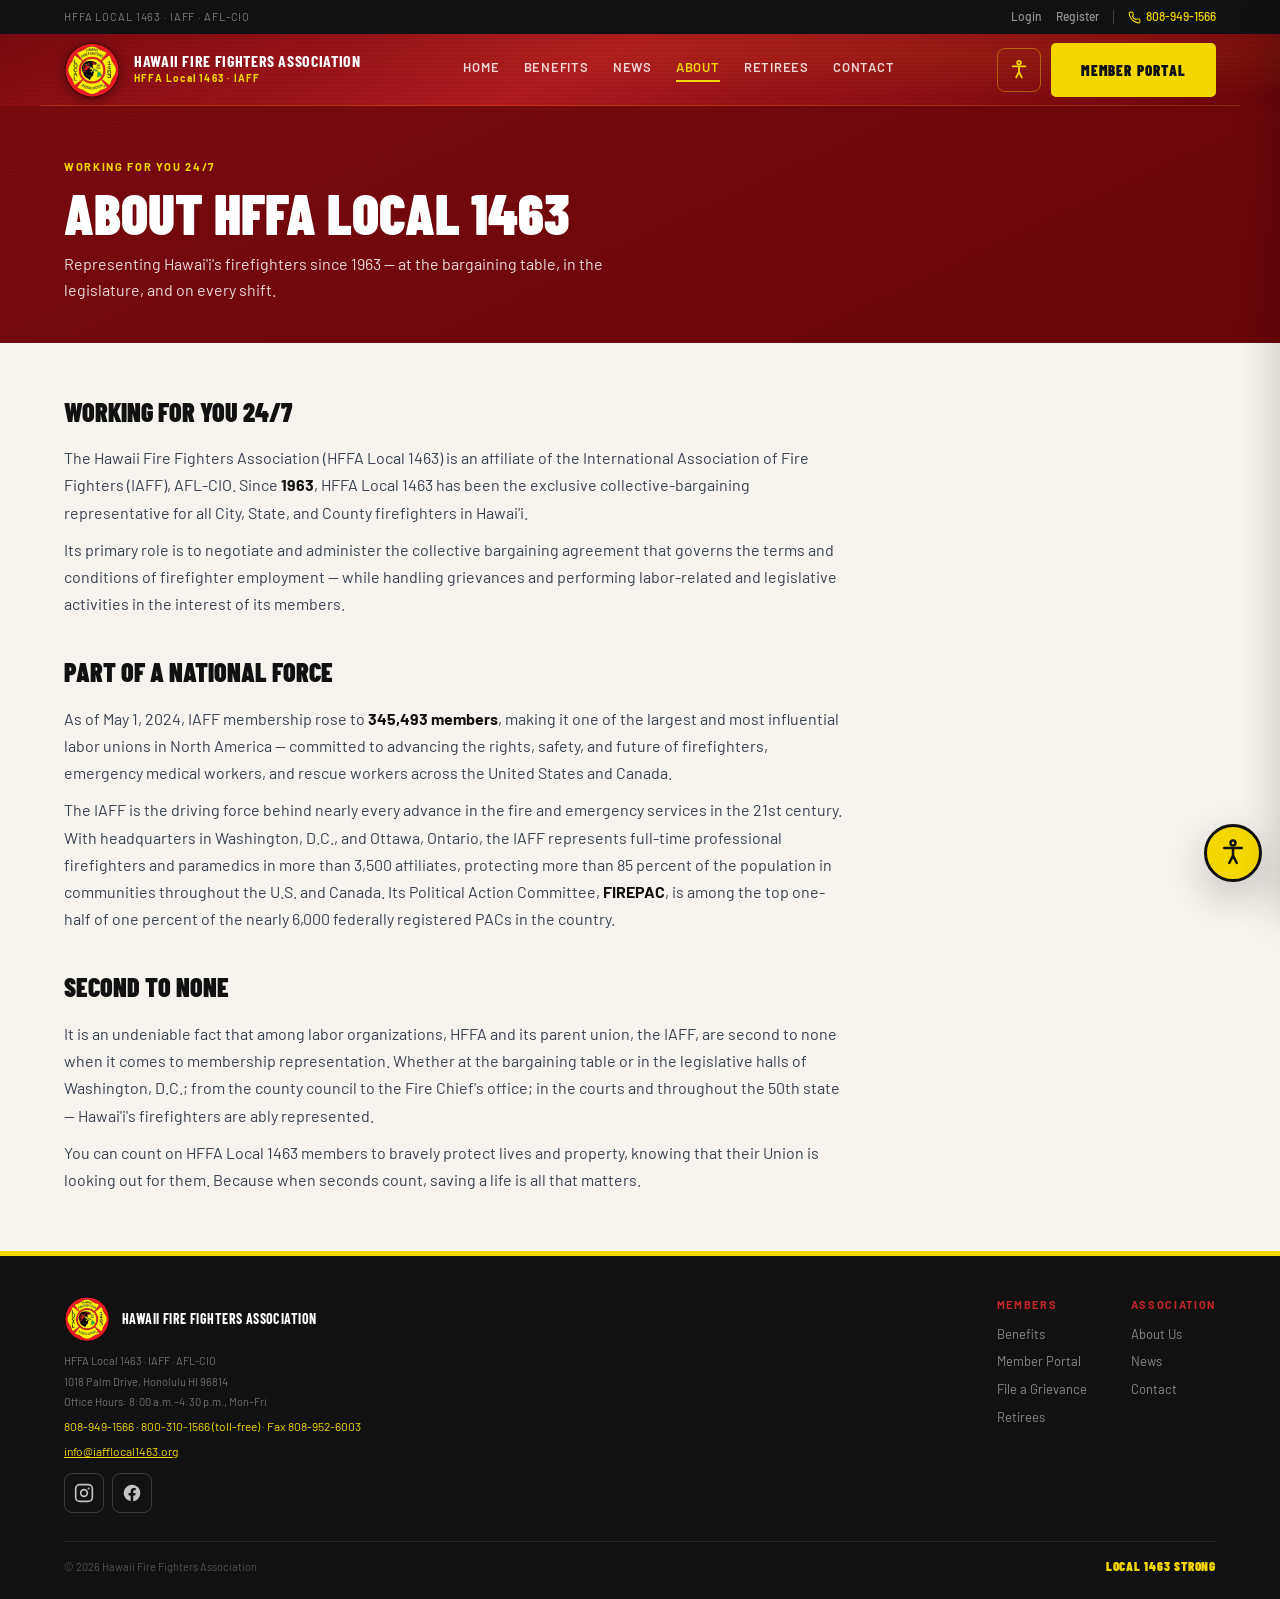
==== about.html @ b1be7e3f "Initial commit: HFFA Local 1463 site (6-page Netlify build)" ====
<!doctype html>
<html lang="en">
<head>
<meta charset="UTF-8" />
<meta name="viewport" content="width=device-width, initial-scale=1.0" />
<title>About — HFFA Local 1463</title>
<meta name="description" content="About HFFA Local 1463 — Hawai'i's exclusive firefighter bargaining representative since 1963, an IAFF/AFL-CIO affiliate." />
<meta name="theme-color" content="#7a0a0e" />
<link rel="preconnect" href="https://fonts.googleapis.com" />
<link rel="preconnect" href="https://fonts.gstatic.com" crossorigin />
<link href="https://fonts.googleapis.com/css2?family=Atkinson+Hyperlegible:ital,wght@0,400;0,700;1,400&family=Barlow+Condensed:wght@500;600;700;800;900&family=Barlow:wght@300;400;500;600;700&display=swap" rel="stylesheet" />
<link rel="stylesheet" href="styles.css" />
</head>
<body>
<a class="skip-link" href="#main">Skip to main content</a>
<svg width="0" height="0" style="position:absolute" aria-hidden="true" focusable="false"><defs><symbol id="i-phone" viewBox="0 0 24 24" fill="none" stroke="currentColor" stroke-width="2" stroke-linecap="round" stroke-linejoin="round"><path d="M22 16.9v3a2 2 0 0 1-2.2 2 19.8 19.8 0 0 1-8.6-3 19.5 19.5 0 0 1-6-6 19.8 19.8 0 0 1-3-8.6A2 2 0 0 1 4.1 2h3a2 2 0 0 1 2 1.7c.1.9.3 1.8.6 2.6a2 2 0 0 1-.5 2.1L8.1 9.9a16 16 0 0 0 6 6l1.5-1.1a2 2 0 0 1 2.1-.5c.8.3 1.7.5 2.6.6a2 2 0 0 1 1.7 2Z"/></symbol><symbol id="i-menu" viewBox="0 0 24 24" fill="none" stroke="currentColor" stroke-width="2.2" stroke-linecap="round"><path d="M4 6h16M4 12h16M4 18h16"/></symbol><symbol id="i-close" viewBox="0 0 24 24" fill="none" stroke="currentColor" stroke-width="2.2" stroke-linecap="round"><path d="M6 6l12 12M18 6 6 18"/></symbol><symbol id="i-a11y" viewBox="0 0 24 24" fill="none" stroke="currentColor" stroke-width="2" stroke-linecap="round" stroke-linejoin="round"><circle cx="12" cy="4" r="2"/><path d="M5 8h14M12 8v6m0 0-3 6m3-6 3 6"/></symbol><symbol id="i-fb" viewBox="0 0 24 24" fill="currentColor"><path d="M22 12a10 10 0 1 0-11.6 9.9v-7H7.9V12h2.5V9.8c0-2.5 1.5-3.9 3.8-3.9 1.1 0 2.2.2 2.2.2v2.5h-1.3c-1.2 0-1.6.8-1.6 1.6V12h2.8l-.4 2.9h-2.4v7A10 10 0 0 0 22 12Z"/></symbol><symbol id="i-ig" viewBox="0 0 24 24" fill="none" stroke="currentColor" stroke-width="2"><rect x="2" y="2" width="20" height="20" rx="5"/><circle cx="12" cy="12" r="4"/><circle cx="17.5" cy="6.5" r="1.2" fill="currentColor" stroke="none"/></symbol></defs></svg>
<div class="util"><div class="wrap"><span class="util-left">HFFA Local 1463 · IAFF · AFL-CIO</span><div class="util-right"><a href="contact.html#register" class="util-portal-only">Login</a><a href="contact.html#register" class="util-portal-only">Register</a><span class="util-div util-portal-only" aria-hidden="true"></span><a class="util-phone" href="tel:+18089491566"><svg aria-hidden="true"><use href="#i-phone"/></svg> 808-949-1566</a></div></div></div>
<header class="masthead-bar"><nav class="wrap topnav" aria-label="Primary"><a class="logo-link" href="index.html" aria-label="HFFA Local 1463 home"><img class="logo-badge" src="logo.png" alt="HFFA Local 1463 Maltese cross emblem" /><span class="logo-text"><strong>Hawaii Fire Fighters Association</strong><span>HFFA Local 1463 · IAFF</span></span></a><div class="nav-desktop"><a class="nav-link" href="index.html">Home</a><a class="nav-link" href="benefits.html">Benefits</a><a class="nav-link" href="news.html">News</a><a class="nav-link" href="about.html" aria-current="page">About</a><a class="nav-link" href="retirees.html">Retirees</a><a class="nav-link" href="contact.html">Contact</a></div><div class="nav-actions"><button type="button" class="icon-btn" id="a11yOpen" aria-label="Open accessibility settings" aria-haspopup="dialog"><svg aria-hidden="true"><use href="#i-a11y"/></svg></button><a class="btn btn-gold nav-desktop-cta" href="contact.html#register">Member Portal</a><button type="button" class="icon-btn nav-toggle" id="navToggle" aria-label="Open menu" aria-expanded="false" aria-controls="mobileNav"><svg aria-hidden="true"><use href="#i-menu"/></svg></button></div></nav></header>
<div class="mobile-overlay" id="mobileOverlay" hidden></div><nav class="mobile-nav" id="mobileNav" hidden aria-label="Mobile navigation"><div class="mn-head"><strong>HFFA 1463</strong><button type="button" class="icon-btn" id="navClose" aria-label="Close menu"><svg aria-hidden="true"><use href="#i-close"/></svg></button></div><a class="nav-link" href="index.html">Home</a><a class="nav-link" href="benefits.html">Benefits</a><a class="nav-link" href="news.html">News</a><a class="nav-link" href="about.html">About</a><a class="nav-link" href="retirees.html">Retirees</a><a class="nav-link" href="contact.html">Contact</a><a class="btn btn-gold" href="contact.html#register">Member Portal</a></nav>
<main id="main">
<section class="page-hero"><div class="wrap"><span class="label">Working For You 24/7</span><h1>About HFFA Local 1463</h1><p>Representing Hawai'i's firefighters since 1963 — at the bargaining table, in the legislature, and on every shift.</p></div></section>
<div class="wrap content"><div class="prose">
<h2>Working For You 24/7</h2>
<p>The Hawaii Fire Fighters Association (HFFA Local 1463) is an affiliate of the International Association of Fire Fighters (IAFF), AFL-CIO. Since <strong>1963</strong>, HFFA Local 1463 has been the exclusive collective-bargaining representative for all City, State, and County firefighters in Hawai'i.</p>
<p>Its primary role is to negotiate and administer the collective bargaining agreement that governs the terms and conditions of firefighter employment — while handling grievances and performing labor-related and legislative activities in the interest of its members.</p>

<h2>Part of a National Force</h2>
<p>As of May 1, 2024, IAFF membership rose to <strong>345,493 members</strong>, making it one of the largest and most influential labor unions in North America — committed to advancing the rights, safety, and future of firefighters, emergency medical workers, and rescue workers across the United States and Canada.</p>
<p>The IAFF is the driving force behind nearly every advance in the fire and emergency services in the 21st century. With headquarters in Washington, D.C., and Ottawa, Ontario, the IAFF represents full-time professional firefighters and paramedics in more than 3,500 affiliates, protecting more than 85 percent of the population in communities throughout the U.S. and Canada. Its Political Action Committee, <strong>FIREPAC</strong>, is among the top one-half of one percent of the nearly 6,000 federally registered PACs in the country.</p>

<h2>Second to None</h2>
<p>It is an undeniable fact that among labor organizations, HFFA and its parent union, the IAFF, are second to none when it comes to membership representation. Whether at the bargaining table or in the legislative halls of Washington, D.C.; from the county council to the Fire Chief's office; in the courts and throughout the 50th state — Hawai'i's firefighters are ably represented.</p>
<p>You can count on HFFA Local 1463 members to bravely protect lives and property, knowing that their Union is looking out for them. Because when seconds count, saving a life is all that matters.</p>
</div></div>
</main>
<footer id="footer"><div class="wrap"><div class="footer-top"><div class="footer-brand"><div class="logo-row"><img src="logo.png" alt="HFFA Local 1463" /><strong>Hawaii Fire Fighters Association</strong></div><div class="meta">HFFA Local 1463 · IAFF · AFL-CIO</div><div class="meta">1018 Palm Drive, Honolulu HI 96814</div><div class="meta">Office Hours: 8:00 a.m.–4:30 p.m., Mon–Fri</div><div class="phone">808-949-1566 · 800-310-1566 (toll-free) · Fax 808-952-6003</div><div class="phone"><a href="mailto:info@iafflocal1463.org" style="color:var(--gold)">info@iafflocal1463.org</a></div><div class="social-row" aria-label="HFFA on social media"><a href="https://www.instagram.com/hffa1463/" target="_blank" rel="noopener" aria-label="HFFA on Instagram"><svg aria-hidden="true"><use href="#i-ig"/></svg></a><a href="https://www.facebook.com/HFFA1463" target="_blank" rel="noopener" aria-label="HFFA on Facebook"><svg aria-hidden="true"><use href="#i-fb"/></svg></a></div></div><div class="footer-cols"><div class="footer-col"><span class="label">Members</span><a href="benefits.html">Benefits</a><a href="contact.html#register">Member Portal</a><a href="contact.html">File a Grievance</a><a href="retirees.html">Retirees</a></div><div class="footer-col"><span class="label">Association</span><a href="about.html">About Us</a><a href="news.html">News</a><a href="contact.html">Contact</a></div></div></div><div class="footer-bottom"><span class="copy">© <span id="yr">2026</span> Hawaii Fire Fighters Association</span><span class="strong-tag">Local 1463 Strong</span></div></div></footer>

<button type="button" class="a11y-fab" id="a11yFab" aria-label="Open accessibility settings" aria-haspopup="dialog" aria-controls="a11yPanel"><svg aria-hidden="true"><use href="#i-a11y"/></svg></button>
<div class="a11y-overlay" id="a11yOverlay"></div>
<div class="a11y-panel" id="a11yPanel" role="dialog" aria-modal="true" aria-labelledby="a11yTitle" hidden>
  <div class="a11y-header">
    <h2 id="a11yTitle"><svg aria-hidden="true"><use href="#i-a11y"/></svg> Accessibility</h2>
    <button type="button" class="a11y-close" id="a11yClose" aria-label="Close accessibility settings"><svg aria-hidden="true"><use href="#i-close"/></svg></button>
  </div>
  <div class="a11y-body">
    <div class="a11y-group">
      <h3>Text Size</h3>
      <div class="seg" role="group" aria-label="Text size">
        <button type="button" class="s1 textsize" data-size="100" aria-pressed="true">A</button>
        <button type="button" class="s2 textsize" data-size="112" aria-pressed="false">A</button>
        <button type="button" class="s3 textsize" data-size="125" aria-pressed="false">A</button>
        <button type="button" class="s4 textsize" data-size="140" aria-pressed="false">A</button>
      </div>
    </div>
    <div class="a11y-group">
      <h3>Display &amp; Reading</h3>
      <div class="toggle-row"><span class="toggle-label"><b>High contrast</b><span>Maximum contrast colors</span></span>
        <label class="switch"><input type="checkbox" id="tHc" aria-label="High contrast mode"><span class="track" aria-hidden="true"></span><span class="thumb" aria-hidden="true"></span></label></div>
      <div class="toggle-row"><span class="toggle-label"><b>Readable font</b><span>Atkinson Hyperlegible + spacing</span></span>
        <label class="switch"><input type="checkbox" id="tReadable" aria-label="Readable font"><span class="track" aria-hidden="true"></span><span class="thumb" aria-hidden="true"></span></label></div>
      <div class="toggle-row"><span class="toggle-label"><b>Reduce motion</b><span>Pause animations &amp; transitions</span></span>
        <label class="switch"><input type="checkbox" id="tMotion" aria-label="Reduce motion"><span class="track" aria-hidden="true"></span><span class="thumb" aria-hidden="true"></span></label></div>
      <div class="toggle-row"><span class="toggle-label"><b>Underline links</b><span>Underline every hyperlink</span></span>
        <label class="switch"><input type="checkbox" id="tUnderline" aria-label="Underline links"><span class="track" aria-hidden="true"></span><span class="thumb" aria-hidden="true"></span></label></div>
    </div>
  </div>
  <div class="a11y-footer">
    <button type="button" class="a11y-reset" id="a11yReset">Reset all</button>
    <button type="button" class="a11y-done" id="a11yDone">Done</button>
  </div>
</div>
<div aria-live="polite" aria-atomic="true" class="sr-only" id="liveRegion"></div>
<script src="site.js" defer></script>
</body>
</html>
---- styles.css ----
/* ============================================================
   HFFA LOCAL 1463 — Crimson / Gold design system (shared)
============================================================ */
:root {
  --hero1:#7a0a0e; --hero2:#b01a20; --hero3:#6a0508;
  --card1:#8b0d10; --card2:#620508;
  --gold:#F5D700; --gold-hi:#FFE630; --gold-deep:#b8a000;
  --red:#C5252C; --red-lite:#e84040;
  --dark:#111; --parchment:#f7f4ef; --line:#e5e0d8;
  --ink:#374151; --ink-soft:#6b7280; --ink-mute:#9ca3af;
  --font-head:"Barlow Condensed","Arial Narrow",sans-serif;
  --font-body:"Barlow",system-ui,sans-serif;
  --maxw:1200px; --speed:200ms; --focus:#0a66ff;
  --shadow-sm:0 2px 10px rgba(0,0,0,.08);
  --shadow-md:0 8px 24px rgba(0,0,0,.12);
  --shadow-lg:0 14px 40px rgba(0,0,0,.22);
}
/* --- accessibility overrides --- */
html.hc {
  --hero1:#000; --hero2:#000; --hero3:#000; --card1:#000; --card2:#000;
  --gold:#ffe600; --red:#ff2020; --dark:#000; --parchment:#fff;
  --line:#000; --ink:#000; --ink-soft:#000; --ink-mute:#000;
  --shadow-sm:none; --shadow-md:none; --shadow-lg:none;
}
html.hc *, html.hc *::before, html.hc *::after { border-color:currentColor !important; }
html.readable, html.readable body { --font-head:"Atkinson Hyperlegible",sans-serif; --font-body:"Atkinson Hyperlegible",sans-serif; letter-spacing:.01em; line-height:1.85; }
html.reduce *, html.reduce *::before, html.reduce *::after { animation-duration:.001ms !important; transition-duration:.001ms !important; scroll-behavior:auto !important; }
@media (prefers-reduced-motion: reduce) { *, *::before, *::after { animation-duration:.001ms !important; transition-duration:.001ms !important; } }
html.underline a:not(.btn):not(.logo-link):not(.no-ul) { text-decoration:underline; text-underline-offset:3px; }

*, *::before, *::after { box-sizing:border-box; margin:0; padding:0; }
html { scroll-behavior:smooth; -webkit-text-size-adjust:100%; }
body { font-family:var(--font-body); background:var(--parchment); color:var(--dark); line-height:1.6; -webkit-font-smoothing:antialiased; font-size:16px; }
img,svg { max-width:100%; display:block; }
a { color:inherit; }

.hl    { font-family:var(--font-head); font-weight:900; text-transform:uppercase; letter-spacing:.02em; line-height:1; }
.hl-sm { font-family:var(--font-head); font-weight:700; text-transform:uppercase; letter-spacing:.04em; line-height:1.1; }
.label { font-family:var(--font-body); font-weight:700; font-size:11px; letter-spacing:.15em; text-transform:uppercase; color:var(--red); }
.red-bar { height:3px; width:48px; background:linear-gradient(90deg,var(--red),var(--red-lite)); margin-bottom:9px; border-radius:2px; }

/* a11y primitives */
.sr-only { position:absolute;width:1px;height:1px;padding:0;margin:-1px;overflow:hidden;clip:rect(0 0 0 0);white-space:nowrap;border:0; }
.skip-link { position:fixed;top:-120px;left:16px;z-index:2000;background:var(--gold);color:var(--dark);font-family:var(--font-head);font-weight:800;font-size:1.05rem;text-transform:uppercase;letter-spacing:.05em;padding:14px 22px;border-radius:0 0 12px 12px;box-shadow:var(--shadow-md);transition:top var(--speed) ease; }
.skip-link:focus { top:0; }
:where(a,button,input,select,textarea,[tabindex]):focus-visible { outline:3px solid var(--focus); outline-offset:3px; border-radius:4px; }
.wrap { max-width:var(--maxw); margin-inline:auto; padding-inline:24px; }

/* Buttons */
.btn { display:inline-flex;align-items:center;justify-content:center;gap:.5em;cursor:pointer;text-decoration:none;font-family:var(--font-head);text-transform:uppercase;border:2px solid transparent;transition:all var(--speed) ease; }
.btn-gold { background:var(--gold);color:var(--dark);border-color:var(--gold);padding:13px 28px;border-radius:5px;font-weight:900;font-size:15px;letter-spacing:.08em; }
.btn-gold:hover { background:var(--gold-hi);border-color:var(--gold-hi);transform:translateY(-1px);box-shadow:0 4px 16px rgba(245,215,0,.35); }
.btn-ghost { background:transparent;color:var(--gold);border:2px solid rgba(245,215,0,.55);padding:12px 26px;border-radius:5px;font-weight:700;font-size:15px;letter-spacing:.06em; }
.btn-ghost:hover { border-color:var(--gold);background:rgba(245,215,0,.12); }
.btn-outline-dark { background:transparent;border:1.5px solid var(--red);color:var(--red);padding:9px 17px;border-radius:5px;font-weight:700;font-size:12px;letter-spacing:.06em; }
.btn-outline-dark:hover { background:var(--red);color:#fff; }
.btn-red { background:var(--red);color:#fff;border-color:var(--red);padding:13px 28px;border-radius:5px;font-weight:900;font-size:15px;letter-spacing:.06em; }
.btn-red:hover { background:#8b0d10;border-color:#8b0d10; }
.btn svg { width:1.1em;height:1.1em;flex:none; }

/* Utility bar */
.util { background:var(--dark);color:rgba(255,255,255,.55); }
.util .wrap { display:flex;align-items:center;justify-content:space-between;gap:12px;min-height:34px;flex-wrap:wrap; }
.util-left { font-size:11px;letter-spacing:.08em;text-transform:uppercase;color:rgba(255,255,255,.45); }
.util-right { display:flex;align-items:center;gap:14px; }
.util-right a { color:rgba(255,255,255,.55);text-decoration:none;font-size:12px;font-weight:500; }
.util-right a:hover { color:var(--gold); }
.util-div { width:1px;height:14px;background:rgba(255,255,255,.2); }
.util-phone { color:var(--gold)!important;font-weight:600;display:inline-flex;align-items:center;gap:.4em; }
.util-phone svg { width:13px;height:13px; }

/* Header / hero — .masthead (home hero band) + .masthead-bar (nav strip on every page) */
.masthead, .masthead-bar { position:relative;overflow:hidden;background:linear-gradient(155deg,var(--hero1) 0%,var(--hero2) 45%,var(--hero3) 100%); isolation:isolate; }
.masthead::before, .masthead-bar::before { content:"";position:absolute;inset:0;background:radial-gradient(ellipse at 80% 30%,rgba(245,215,0,.06) 0%,transparent 55%);pointer-events:none;z-index:0; }
.masthead::after, .masthead-bar::after { content:"";position:absolute;inset:0;background-image:repeating-linear-gradient(0deg,transparent,transparent 2px,rgba(0,0,0,.04) 2px,rgba(0,0,0,.04) 4px);pointer-events:none;z-index:0; }
.masthead > *, .masthead-bar > * { position:relative;z-index:1; }

.topnav { display:flex;align-items:center;justify-content:space-between;gap:16px;min-height:72px;border-bottom:1px solid rgba(245,215,0,.16); }
.logo-link { display:inline-flex;align-items:center;gap:14px;text-decoration:none; }
.logo-badge { width:56px;height:56px;flex:none;object-fit:contain;filter:drop-shadow(0 2px 6px rgba(0,0,0,.45)); }
.logo-text strong { display:block;font-family:var(--font-head);font-weight:700;text-transform:uppercase;letter-spacing:.04em;font-size:16px;color:#fff;line-height:1.05; }
.logo-text span { display:block;font-size:10px;color:var(--gold);font-weight:700;letter-spacing:.12em; }
.nav-desktop { display:flex;gap:24px;align-items:center; }
.nav-link { color:rgba(255,255,255,.82);font-family:var(--font-body);font-weight:600;font-size:13px;letter-spacing:.06em;text-transform:uppercase;text-decoration:none;padding-bottom:3px;border-bottom:2px solid transparent;transition:all var(--speed) ease; }
.nav-link:hover, .nav-link[aria-current="page"] { color:var(--gold);border-bottom-color:var(--gold); }
.nav-actions { display:flex;align-items:center;gap:10px; }
.nav-desktop-cta { }
.icon-btn { width:44px;height:44px;border-radius:8px;border:1.5px solid rgba(245,215,0,.4);background:transparent;color:var(--gold);display:grid;place-items:center;cursor:pointer;transition:all var(--speed) ease; }
.icon-btn:hover { background:rgba(245,215,0,.12);border-color:var(--gold); }
.icon-btn svg { width:22px;height:22px; }
.nav-toggle { display:none; }

.hero { display:flex;align-items:center;gap:48px;padding:58px 0 50px; }
.hero-main { flex:1;min-width:0; }
.hero .label { color:var(--gold);margin-bottom:14px;display:block; }
.hero h1 { font-family:var(--font-head);font-weight:900;text-transform:uppercase;letter-spacing:.01em;font-size:clamp(46px,5.5vw,72px);color:#fff;line-height:.92;margin-bottom:20px; }
.hero h1 .gold { color:var(--gold);display:block; }
.hero-lead { font-size:16px;color:rgba(255,255,255,.82);max-width:490px;margin-bottom:32px;line-height:1.65;font-weight:300; }
.hero-cta { display:flex;gap:12px;flex-wrap:wrap; }
.hero-logo-wrap { flex:none; }
.hero-logo { width:clamp(190px,20vw,230px);height:clamp(190px,20vw,230px);object-fit:contain;filter:drop-shadow(0 10px 26px rgba(0,0,0,.5)); }

.quicklinks { border-top:1px solid rgba(245,215,0,.16);background:rgba(0,0,0,.25); }
.quicklinks .wrap { display:flex;gap:10px;flex-wrap:wrap;padding-block:14px; }
.quick-btn { display:inline-flex;align-items:center;gap:.5em;background:rgba(245,215,0,.1);border:1px solid rgba(245,215,0,.4);color:rgba(255,255,255,.92);padding:9px 18px;border-radius:5px;font-family:var(--font-body);font-weight:600;font-size:13px;letter-spacing:.04em;text-decoration:none;cursor:pointer;white-space:nowrap;transition:all var(--speed) ease; }
.quick-btn:hover { background:rgba(245,215,0,.22);border-color:var(--gold);color:var(--gold); }
.emoji { font-style:normal; }

/* Main two-col */
.content { padding-block:48px; }
.two-col { display:flex;gap:32px;align-items:flex-start; }
.feed { flex:1 1 0;min-width:0; }
.sidebar { flex:0 0 318px; }

.feed-head { display:flex;justify-content:space-between;align-items:flex-end;margin-bottom:20px;gap:16px;flex-wrap:wrap; }
.feed-head h2, .sidebar-head h2 { font-size:28px;color:var(--dark); }
.feed-head .label, .sidebar-head .label { margin-bottom:4px;display:block; }
.sidebar-head { margin-bottom:20px; }

/* filter pills */
.filters { display:flex;gap:7px;margin-bottom:18px;flex-wrap:wrap; }
.filter-btn { padding:6px 15px;border-radius:20px;border:1.5px solid #d5d0c8;background:transparent;color:#6b6b6b;font-family:var(--font-body);font-size:11px;font-weight:700;letter-spacing:.06em;text-transform:uppercase;cursor:pointer;transition:all var(--speed) ease; }
.filter-btn:hover { border-color:var(--red);color:var(--red); }
.filter-btn[aria-pressed="true"] { background:var(--red);border-color:var(--red);color:#fff; }

/* posts */
.post-grid { display:grid;grid-template-columns:repeat(2,1fr);gap:14px; }
.post-card { border:1px solid var(--line);border-radius:10px;overflow:hidden;background:#fff;text-decoration:none;color:inherit;display:flex;flex-direction:column;transition:transform var(--speed) ease,box-shadow var(--speed) ease; }
.post-card:hover { transform:translateY(-3px);box-shadow:var(--shadow-md); }
.post-card.feat { grid-column:span 2; }
.post-visual { height:150px;display:flex;flex-direction:column;justify-content:space-between;padding:14px; }
.post-card.feat .post-visual { height:200px; }
.post-visual-top { display:flex;justify-content:space-between;align-items:flex-start; }
.post-tag { color:#fff;padding:3px 9px;border-radius:4px;font-family:var(--font-body);font-size:10px;font-weight:700;letter-spacing:.07em;text-transform:uppercase; }
.post-plat { background:rgba(255,255,255,.14);color:#fff;padding:2px 8px;border-radius:4px;font-size:10px;font-weight:700;display:inline-flex;gap:.3em;align-items:center; }
.post-emoji { font-size:28px;line-height:1; }
.post-card.feat .post-emoji { font-size:34px; }
.post-body { padding:14px; }
.post-text { font-size:12.5px;color:var(--ink);line-height:1.58;margin-bottom:10px; }
.post-meta { display:flex;justify-content:space-between;align-items:center; }
.post-time { font-size:11px;color:var(--ink-mute); }
.post-stats { font-size:11px;color:var(--ink-soft);font-weight:500; }
.feed-more { margin-top:16px;width:100%;background:transparent;border:1.5px solid #d5d0c8;color:var(--ink);padding:11px;border-radius:7px;font-family:var(--font-head);font-weight:700;font-size:13px;letter-spacing:.07em;text-transform:uppercase;cursor:pointer;transition:all var(--speed) ease; }
.feed-more:hover { border-color:var(--red);color:var(--red); }

/* sidebar cards */
.notice-card { background:#fff;border-radius:10px;padding:18px;border-left:4px solid var(--gold);margin-bottom:14px;box-shadow:var(--shadow-sm); }
.notice-card h3 { font-family:var(--font-head);font-weight:700;font-size:13px;letter-spacing:.04em;text-transform:uppercase;color:var(--dark);margin-bottom:10px;display:flex;align-items:center;gap:.5em; }
.contract-card { border-radius:10px;padding:18px;margin-bottom:14px;background:linear-gradient(135deg,var(--card1) 0%,var(--card2) 100%);box-shadow:var(--shadow-sm); }
.contract-card h3 { font-family:var(--font-head);font-weight:700;font-size:13px;letter-spacing:.04em;text-transform:uppercase;color:var(--gold);margin-bottom:8px;display:flex;align-items:center;gap:.5em; }
.contract-card p { font-size:12px;color:rgba(255,255,255,.78);line-height:1.62;margin-bottom:14px; }
.contract-card .btn-gold { width:100%;padding:10px;font-size:12px;letter-spacing:.06em; }
.mem-item { font-size:12px;color:#4b5563;margin-bottom:7px;line-height:1.5;padding-left:9px;border-left:2px solid #f0ebe2; }
.card-link { font-size:12px;color:var(--red);font-weight:600;text-decoration:none;display:inline-block;margin-top:8px; }
.card-link:hover { text-decoration:underline; }
.event { margin-bottom:12px; }
.event:last-child { margin-bottom:0; }
.event-date { font-size:10px;font-weight:700;color:var(--red);letter-spacing:.08em;text-transform:uppercase; }
.event-name { font-size:13px;color:var(--dark);font-weight:500; }
.event-loc { font-size:11px;color:var(--ink-soft); }
.cancer-card { background:#fff8e6;border:1px solid #eed870;border-radius:10px;padding:16px; }
.cancer-card h3 { font-family:var(--font-head);font-weight:700;font-size:12px;letter-spacing:.04em;text-transform:uppercase;color:#7c4a00;margin-bottom:6px;display:flex;align-items:center;gap:.5em; }
.cancer-card p { font-size:12px;color:#7c4a00;line-height:1.55;margin-bottom:8px; }
.cancer-card a { font-size:11px;color:#b45309;font-weight:600;text-decoration:none; }
.cancer-card a:hover { text-decoration:underline; }

/* stats strip */
.stats { display:grid;grid-template-columns:repeat(4,1fr);background:linear-gradient(135deg,var(--card1) 0%,var(--hero3) 100%);border:1px solid rgba(245,215,0,.2);border-radius:12px;margin:48px 0;overflow:hidden; }
.stat { padding:28px 20px;text-align:center;border-right:1px solid rgba(245,215,0,.12); }
.stat:last-child { border-right:0; }
.stat-num { font-family:var(--font-head);font-weight:900;font-size:44px;color:var(--gold);line-height:1; }
.stat-label { font-size:11px;color:rgba(255,255,255,.6);font-weight:500;letter-spacing:.07em;text-transform:uppercase;margin-top:6px; }

/* resources */
.res-head { text-align:center;margin-bottom:30px; }
.res-head .label { display:block;margin-bottom:6px; }
.res-head h2 { font-size:32px;color:var(--dark); }
.res-grid { display:grid;grid-template-columns:repeat(3,1fr);gap:18px; }
.res-card { background:#fff;border:1px solid var(--line);border-radius:12px;padding:28px 22px;text-decoration:none;color:inherit;cursor:pointer;transition:all var(--speed) ease;display:block; }
.res-card:hover { border-color:var(--red);box-shadow:var(--shadow-md);transform:translateY(-2px); }
.res-ico { font-size:28px;margin-bottom:12px; }
.res-card h3 { font-family:var(--font-head);font-weight:700;font-size:16px;letter-spacing:.04em;text-transform:uppercase;color:var(--dark);margin-bottom:8px; }
.res-card p { font-size:13px;color:var(--ink-soft);line-height:1.65;margin-bottom:16px; }

/* ===== Live social embeds (home) ===== */
.social-embeds { display:grid; grid-template-columns:1fr 1fr; gap:16px; }
.social-col { min-width:0; }
.social-col-h { font-family:var(--font-head); font-weight:700; text-transform:uppercase; font-size:14px; letter-spacing:.05em; color:var(--red); margin-bottom:10px; }
.ig-embed { min-width:0; }
.fb-page { border:1px solid var(--line); border-radius:10px; overflow:hidden; background:#fff; min-height:200px; max-width:100%; }
.fb-page span, .fb-page iframe { max-width:100% !important; }
.social-fallback { display:flex; flex-direction:column; gap:3px; background:#fff; border:1px solid var(--line); border-left:4px solid var(--gold); border-radius:10px; padding:18px; text-decoration:none; color:var(--ink); box-shadow:var(--shadow-sm); transition:border-color var(--speed) ease, box-shadow var(--speed) ease, transform var(--speed) ease; }
.social-fallback:hover { border-color:var(--red); box-shadow:var(--shadow-md); transform:translateY(-2px); }
.social-fallback .emoji { font-size:26px; line-height:1.1; }
.social-fallback b { font-family:var(--font-head); text-transform:uppercase; color:var(--dark); font-size:16px; letter-spacing:.02em; }
.social-fallback span:last-child { font-size:13px; color:var(--red); font-weight:600; }

/* footer social icons */
.social-row { display:flex; gap:8px; margin-top:12px; }
.social-row a { width:40px; height:40px; border-radius:8px; border:1px solid rgba(255,255,255,.18); display:grid; place-items:center; color:rgba(255,255,255,.75); transition:border-color var(--speed) ease, color var(--speed) ease; }
.social-row a:hover { border-color:var(--gold); color:var(--gold); }
.social-row a svg { width:20px; height:20px; }

/* About teaser band */
.about-band { background:linear-gradient(135deg,var(--card1),var(--card2)); border-radius:12px; padding:36px; margin:0 0 8px; color:#fff; display:flex; gap:28px; align-items:center; flex-wrap:wrap; }
.about-band .about-copy { flex:1 1 360px; }
.about-band h2 { font-family:var(--font-head); font-weight:900; text-transform:uppercase; font-size:28px; color:#fff; margin-bottom:10px; }
.about-band p { color:rgba(255,255,255,.82); font-size:15px; line-height:1.7; max-width:60ch; }

/* footer */
footer { background:var(--dark);color:rgba(255,255,255,.6);padding:40px 0 22px;border-top:5px solid var(--gold); }
.footer-top { display:flex;justify-content:space-between;flex-wrap:wrap;gap:28px;margin-bottom:28px; }
.footer-brand .logo-row { display:flex;align-items:center;gap:12px;margin-bottom:10px; }
.footer-brand .logo-row img { width:46px;height:46px;object-fit:contain; }
.footer-brand .logo-row strong { font-family:var(--font-head);font-weight:700;font-size:14px;color:#fff;text-transform:uppercase;letter-spacing:.03em;line-height:1.2; }
.footer-brand .meta { font-size:11px;color:rgba(255,255,255,.4);margin-bottom:3px; }
.footer-brand .phone { font-size:12px;color:var(--gold);margin-top:6px; }
.footer-cols { display:flex;gap:44px;flex-wrap:wrap; }
.footer-col .label { display:block;margin-bottom:10px;color:var(--red); }
.footer-col a { display:block;font-size:13px;color:rgba(255,255,255,.5);text-decoration:none;margin-bottom:7px;transition:color var(--speed) ease; }
.footer-col a:hover { color:var(--gold); }
.footer-bottom { border-top:1px solid rgba(255,255,255,.08);padding-top:14px;display:flex;justify-content:space-between;align-items:center;gap:12px;flex-wrap:wrap; }
.footer-bottom .copy { font-size:11px;color:rgba(255,255,255,.28); }
.footer-bottom .strong-tag { font-family:var(--font-head);font-weight:900;font-size:13px;color:var(--gold);letter-spacing:.06em;text-transform:uppercase; }

/* ===== Sub-page hero ===== */
.page-hero { background:linear-gradient(155deg,var(--hero1),var(--hero3)); color:#fff; padding:46px 0 40px; position:relative; overflow:hidden; isolation:isolate; }
.page-hero::after { content:"";position:absolute;inset:0;background-image:repeating-linear-gradient(0deg,transparent,transparent 2px,rgba(0,0,0,.04) 2px,rgba(0,0,0,.04) 4px);pointer-events:none;z-index:0; }
.page-hero .wrap { position:relative; z-index:1; }
.page-hero .label { color:var(--gold); }
.page-hero h1 { font-family:var(--font-head); font-weight:900; text-transform:uppercase; font-size:clamp(34px,5vw,56px); line-height:.96; margin-top:8px; color:#fff; }
.page-hero p { color:rgba(255,255,255,.85); max-width:62ch; margin-top:12px; font-size:16px; }

/* ===== Prose / content ===== */
.prose { max-width:780px; }
.prose h2 { font-family:var(--font-head); font-weight:900; text-transform:uppercase; color:var(--dark); font-size:26px; margin:34px 0 12px; }
.prose h2:first-child { margin-top:0; }
.prose h3 { font-family:var(--font-head); font-weight:700; text-transform:uppercase; color:var(--red); font-size:18px; margin:24px 0 8px; letter-spacing:.03em; }
.prose p { color:var(--ink); margin:10px 0; line-height:1.7; }
.prose ul { margin:10px 0 10px 22px; color:var(--ink); line-height:1.7; }
.prose li { margin:5px 0; }
.prose a { color:var(--red); font-weight:600; }
.prose a:hover { text-decoration:underline; }
.prose strong { color:var(--dark); }

/* card grid for content sections */
.info-grid { display:grid; grid-template-columns:repeat(auto-fit,minmax(250px,1fr)); gap:18px; margin:20px 0; }
.info-card { background:#fff; border:1px solid var(--line); border-left:4px solid var(--gold); border-radius:10px; padding:20px; box-shadow:var(--shadow-sm); }
.info-card h3 { font-family:var(--font-head); font-weight:700; text-transform:uppercase; color:var(--dark); font-size:16px; margin:0 0 8px; }
.info-card p { font-size:14px; color:var(--ink-soft); line-height:1.6; }

/* callouts */
.callout { border-radius:10px; padding:18px 20px; margin:18px 0; }
.callout h3 { font-family:var(--font-head); font-weight:800; text-transform:uppercase; font-size:16px; margin-bottom:6px; letter-spacing:.03em; }
.callout p { margin:6px 0; line-height:1.6; font-size:14px; }
.callout-gold { background:#fff8e6; border:1px solid #eed870; color:#7c4a00; }
.callout-gold a { color:#b45309; font-weight:600; }
.callout-red { background:linear-gradient(135deg,var(--card1),var(--card2)); color:#fff; }
.callout-red h3 { color:var(--gold); }
.callout-red p { color:rgba(255,255,255,.85); }
.callout-red a { color:var(--gold); font-weight:600; }
.disclaimer { font-size:12px; color:var(--ink-mute); margin-top:18px; font-style:italic; }

/* ===== Notices (home) ===== */
.notice-list { display:grid; gap:12px; margin:0 0 8px; }
.notice { display:flex; gap:12px; align-items:flex-start; background:#fff; border:1px solid var(--line); border-left:4px solid var(--red); border-radius:10px; padding:14px 16px; box-shadow:var(--shadow-sm); }
.notice .emoji { font-size:20px; line-height:1.2; }
.notice b { display:block; font-family:var(--font-head); text-transform:uppercase; letter-spacing:.03em; color:var(--dark); }
.notice span { font-size:14px; color:var(--ink-soft); }

/* ===== Forms ===== */
.form { background:#fff; border:1px solid var(--line); border-radius:12px; padding:24px; box-shadow:var(--shadow-sm); max-width:680px; }
.form .row { display:grid; gap:16px; margin-bottom:16px; }
.form .row.two { grid-template-columns:1fr 1fr; }
.form .row:last-of-type { margin-bottom:0; }
.field { display:flex; flex-direction:column; gap:6px; }
.field label { font-family:var(--font-head); font-weight:700; text-transform:uppercase; font-size:13px; letter-spacing:.04em; color:var(--ink); }
.field .req { color:var(--red); }
.field input, .field select, .field textarea { font:inherit; padding:11px 12px; border:1.5px solid var(--line); border-radius:8px; background:#fff; color:var(--dark); width:100%; }
.field input:focus, .field select:focus, .field textarea:focus { outline:3px solid var(--focus); outline-offset:1px; border-color:var(--red); }
.field textarea { min-height:120px; resize:vertical; }
.field .error { color:#b00020; font-size:13px; font-weight:600; display:none; }
.field[data-invalid="true"] input, .field[data-invalid="true"] select, .field[data-invalid="true"] textarea { border-color:#b00020; }
.field[data-invalid="true"] .error { display:block; }
.form-status { margin-top:14px; padding:12px 14px; border-radius:8px; font-weight:600; display:none; }
.form-status.ok { display:block; background:#e9f9ee; color:#0f7a36; border:1px solid #9fe0b6; }
.form-status.err { display:block; background:#fdeaea; color:#b00020; border:1px solid #f3b4b4; }
.hp { position:absolute; left:-9999px; }
.form-section { margin:28px 0; }
.form-section > h2 { font-family:var(--font-head); font-weight:900; text-transform:uppercase; color:var(--dark); font-size:24px; margin-bottom:6px; }
.form-section > p.sub { color:var(--ink-soft); font-size:14px; margin-bottom:16px; }
.contact-grid { display:grid; grid-template-columns:1.3fr 1fr; gap:32px; align-items:start; }
.contact-info dt { font-family:var(--font-head); font-weight:700; text-transform:uppercase; font-size:12px; letter-spacing:.06em; color:var(--red); margin-top:14px; }
.contact-info dd { color:var(--ink); font-size:15px; margin:2px 0; }
.contact-info dd a { color:var(--red); font-weight:600; }

/* ===== Accessibility panel ===== */
.a11y-fab { position:fixed;right:18px;bottom:18px;z-index:1500;width:58px;height:58px;border-radius:50%;border:3px solid var(--dark);background:var(--gold);color:var(--dark);cursor:pointer;box-shadow:var(--shadow-lg);display:grid;place-items:center;transition:background var(--speed) ease; }
.a11y-fab:hover { background:var(--gold-hi); }
.a11y-fab svg { width:30px;height:30px; }
.a11y-overlay { position:fixed;inset:0;z-index:1600;background:rgba(0,0,0,.5);opacity:0;visibility:hidden;transition:opacity var(--speed) ease,visibility var(--speed) ease; }
.a11y-overlay.open { opacity:1;visibility:visible; }
.a11y-panel { position:fixed;top:0;right:0;bottom:0;z-index:1700;width:min(400px,92vw);background:#fff;color:var(--ink);box-shadow:var(--shadow-lg);transform:translateX(100%);transition:transform var(--speed) ease;display:flex;flex-direction:column;overflow:hidden; }
.a11y-panel.open { transform:translateX(0); }
.a11y-header { background:linear-gradient(135deg,var(--hero1),var(--hero3));color:#fff;padding:18px 22px;display:flex;align-items:center;justify-content:space-between;border-bottom:4px solid var(--gold); }
.a11y-header h2 { font-family:var(--font-head);font-weight:900;font-size:1.3rem;text-transform:uppercase;letter-spacing:.05em;color:#fff;display:flex;align-items:center;gap:.5em; }
.a11y-header h2 svg { width:22px;height:22px;color:var(--gold); }
.a11y-close { width:42px;height:42px;border-radius:8px;border:2px solid rgba(255,255,255,.3);background:transparent;color:#fff;cursor:pointer;display:grid;place-items:center; }
.a11y-close:hover { border-color:var(--gold);color:var(--gold); }
.a11y-close svg { width:22px;height:22px; }
.a11y-body { padding:22px;overflow-y:auto;flex:1; }
.a11y-group { margin-bottom:22px; }
.a11y-group > h3 { font-family:var(--font-head);font-weight:800;font-size:.78rem;letter-spacing:.12em;text-transform:uppercase;color:var(--ink-soft);margin-bottom:12px; }
.seg { display:flex;gap:8px; }
.seg button { flex:1;min-height:52px;border:2px solid var(--line);background:#fff;border-radius:8px;cursor:pointer;font-family:var(--font-head);font-weight:700;color:var(--ink);transition:all var(--speed) ease; }
.seg button:hover { border-color:var(--red); }
.seg button[aria-pressed="true"] { background:var(--red);border-color:var(--red);color:#fff; }
.s1{font-size:.85rem;} .s2{font-size:1.05rem;} .s3{font-size:1.3rem;} .s4{font-size:1.6rem;}
.toggle-row { display:flex;align-items:center;justify-content:space-between;gap:14px;padding:13px 0;border-bottom:1px solid var(--line); }
.toggle-row:last-child { border-bottom:0; }
.toggle-label b { display:block;font-family:var(--font-head);font-weight:700;color:var(--ink);font-size:1.02rem; }
.toggle-label span { font-size:.86rem;color:var(--ink-soft); }
.switch { position:relative;flex:none;width:56px;height:30px; }
.switch input { position:absolute;opacity:0;width:100%;height:100%;margin:0;cursor:pointer; }
.switch .track { position:absolute;inset:0;background:#ccc;border-radius:999px;transition:background var(--speed) ease; }
.switch .thumb { position:absolute;top:3px;left:3px;width:24px;height:24px;background:#fff;border-radius:50%;box-shadow:0 1px 4px rgba(0,0,0,.25);transition:transform var(--speed) ease; }
.switch input:checked + .track { background:var(--red); }
.switch input:checked + .track + .thumb { transform:translateX(26px); }
.switch input:focus-visible + .track { outline:3px solid var(--focus);outline-offset:2px; }
.a11y-footer { padding:14px 22px;border-top:2px solid var(--line);display:flex;gap:10px; }
.a11y-footer button { flex:1;min-height:46px;border-radius:5px;font-family:var(--font-head);font-weight:800;text-transform:uppercase;letter-spacing:.05em;cursor:pointer;font-size:.95rem; }
.a11y-reset { background:transparent;border:2px solid var(--line);color:var(--ink); }
.a11y-reset:hover { border-color:var(--red);color:var(--red); }
.a11y-done { background:var(--red);border:2px solid var(--red);color:#fff; }
.a11y-done:hover { background:#8b0d10;border-color:#8b0d10; }

/* mobile drawer */
.mobile-overlay { display:none; }
.mobile-nav { display:none; }

/* ===== Responsive ===== */
@media (max-width:860px) {
  .nav-desktop { display:none; }
  .util-portal-only { display:none; }
  .nav-toggle { display:grid; }
  .hero { flex-direction:column;align-items:flex-start;gap:32px;padding:42px 0 40px; }
  .hero-logo-wrap { align-self:center; }
  .two-col { flex-direction:column; }
  .sidebar { flex:unset;width:100%; }
  .stats { grid-template-columns:repeat(2,1fr); }
  .stat:nth-child(2) { border-right:0; }
  .stat:nth-child(1),.stat:nth-child(2) { border-bottom:1px solid rgba(245,215,0,.12); }
  .res-grid { grid-template-columns:1fr; }
  .post-grid { grid-template-columns:1fr; }
  .post-card.feat { grid-column:span 1; }
  .social-embeds { grid-template-columns:1fr; }
  .contact-grid { grid-template-columns:1fr; }
  .mobile-nav { display:flex;flex-direction:column;position:fixed;inset:0 0 0 auto;width:min(310px,85vw);z-index:1750;background:linear-gradient(160deg,var(--hero1),var(--hero3));border-left:4px solid var(--gold);transform:translateX(100%);transition:transform var(--speed) ease;padding:22px;overflow-y:auto;box-shadow:var(--shadow-lg); }
  .mobile-nav.open { transform:translateX(0); }
  .mobile-nav .mn-head { display:flex;justify-content:space-between;align-items:center;margin-bottom:18px; }
  .mobile-nav .mn-head strong { font-family:var(--font-head);font-weight:900;font-size:1.1rem;color:var(--gold);text-transform:uppercase;letter-spacing:.05em; }
  .mobile-nav a.nav-link { display:block;color:#fff;font-size:1.2rem;padding:13px 4px;border-bottom:1px solid rgba(245,215,0,.12); }
  .mobile-nav a.nav-link:hover { color:var(--gold); }
  .mobile-nav .btn { margin-top:16px;width:100%; }
  .mobile-overlay { display:block;position:fixed;inset:0;background:rgba(0,0,0,.55);z-index:1740;opacity:0;visibility:hidden;transition:opacity var(--speed) ease,visibility var(--speed) ease; }
  .mobile-overlay.open { opacity:1;visibility:visible; }
}
@media (max-width:560px){ .form .row.two { grid-template-columns:1fr; } }
@media (max-width:480px) {
  .stats { grid-template-columns:1fr 1fr; }
  .hero-cta .btn { flex:1; }
  .util-left { display:none; }
}
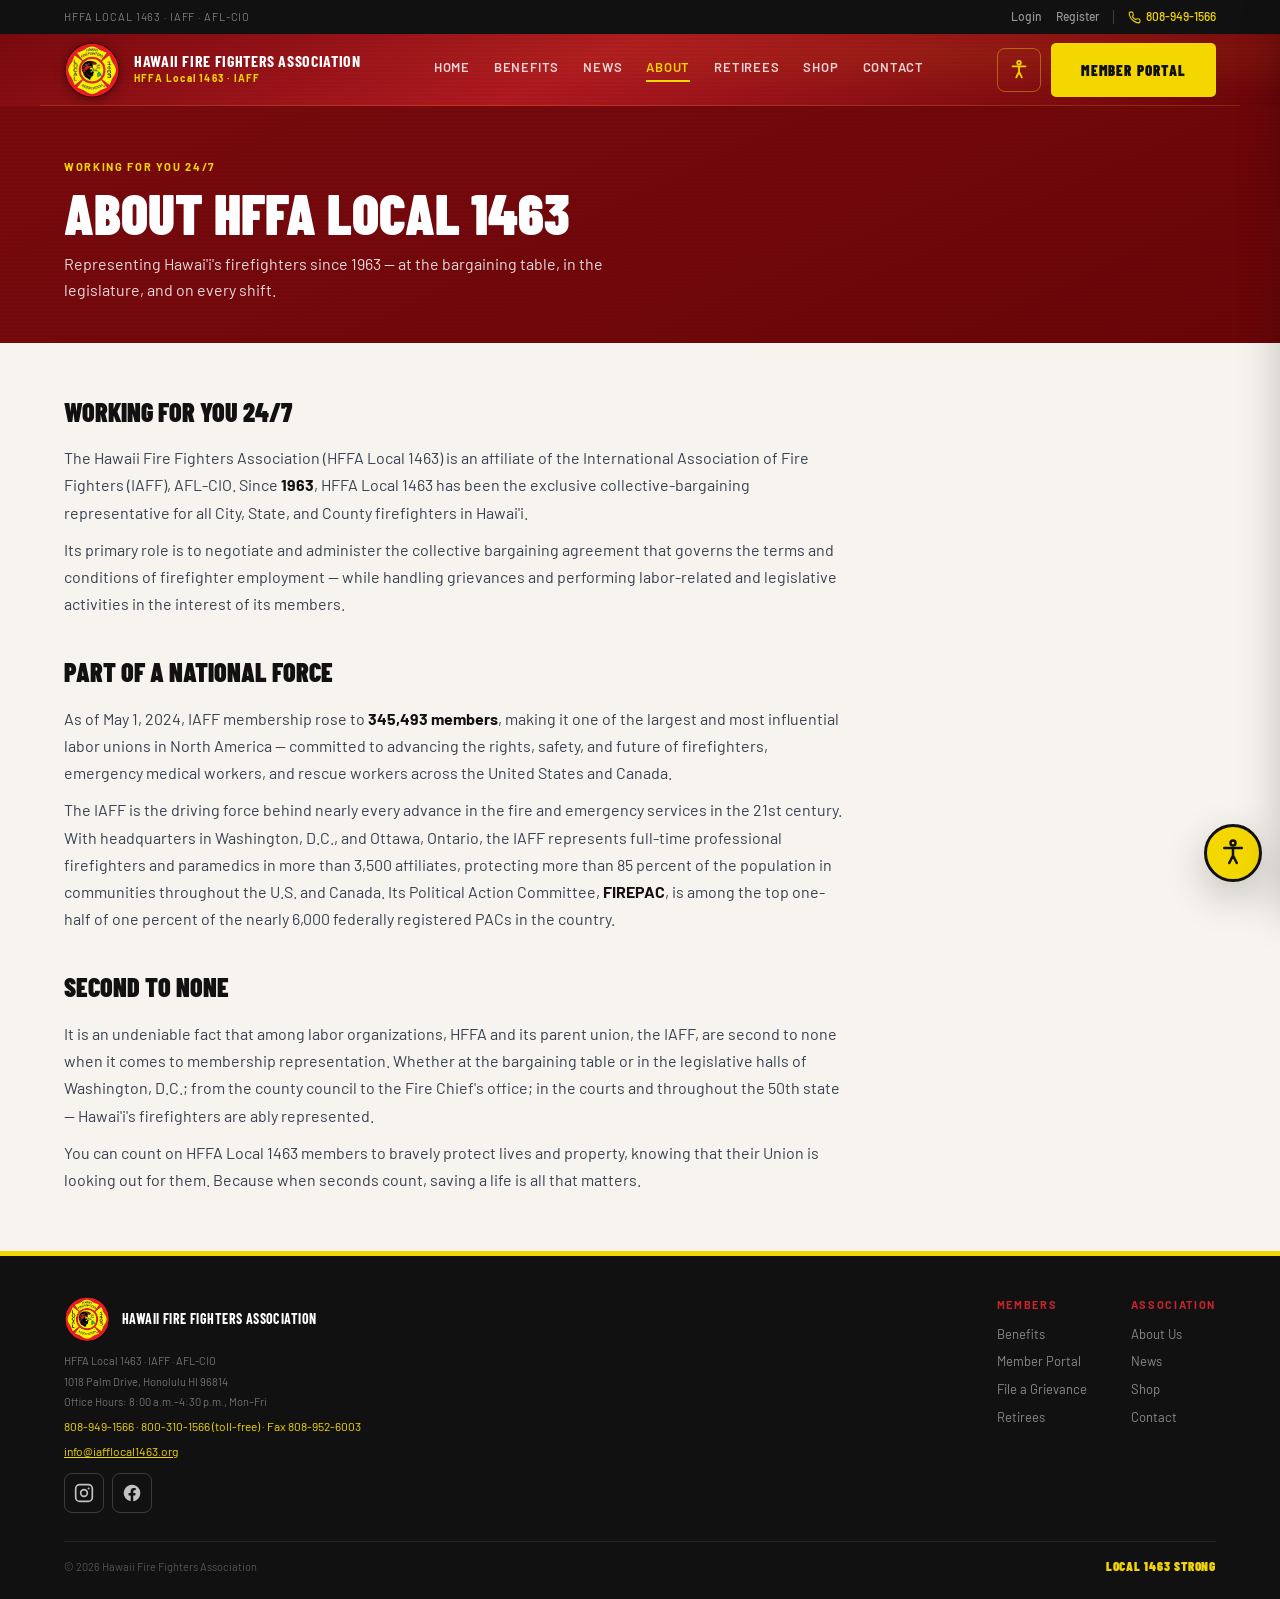
==== commit 24d6fcc6: "Add Shop page (Square store link) + nav/footer Shop links New shop.html with a placeholder gallery a" ====
--- a/about.html
+++ b/about.html
@@ -15,8 +15,8 @@
 <a class="skip-link" href="#main">Skip to main content</a>
 <svg width="0" height="0" style="position:absolute" aria-hidden="true" focusable="false"><defs><symbol id="i-phone" viewBox="0 0 24 24" fill="none" stroke="currentColor" stroke-width="2" stroke-linecap="round" stroke-linejoin="round"><path d="M22 16.9v3a2 2 0 0 1-2.2 2 19.8 19.8 0 0 1-8.6-3 19.5 19.5 0 0 1-6-6 19.8 19.8 0 0 1-3-8.6A2 2 0 0 1 4.1 2h3a2 2 0 0 1 2 1.7c.1.9.3 1.8.6 2.6a2 2 0 0 1-.5 2.1L8.1 9.9a16 16 0 0 0 6 6l1.5-1.1a2 2 0 0 1 2.1-.5c.8.3 1.7.5 2.6.6a2 2 0 0 1 1.7 2Z"/></symbol><symbol id="i-menu" viewBox="0 0 24 24" fill="none" stroke="currentColor" stroke-width="2.2" stroke-linecap="round"><path d="M4 6h16M4 12h16M4 18h16"/></symbol><symbol id="i-close" viewBox="0 0 24 24" fill="none" stroke="currentColor" stroke-width="2.2" stroke-linecap="round"><path d="M6 6l12 12M18 6 6 18"/></symbol><symbol id="i-a11y" viewBox="0 0 24 24" fill="none" stroke="currentColor" stroke-width="2" stroke-linecap="round" stroke-linejoin="round"><circle cx="12" cy="4" r="2"/><path d="M5 8h14M12 8v6m0 0-3 6m3-6 3 6"/></symbol><symbol id="i-fb" viewBox="0 0 24 24" fill="currentColor"><path d="M22 12a10 10 0 1 0-11.6 9.9v-7H7.9V12h2.5V9.8c0-2.5 1.5-3.9 3.8-3.9 1.1 0 2.2.2 2.2.2v2.5h-1.3c-1.2 0-1.6.8-1.6 1.6V12h2.8l-.4 2.9h-2.4v7A10 10 0 0 0 22 12Z"/></symbol><symbol id="i-ig" viewBox="0 0 24 24" fill="none" stroke="currentColor" stroke-width="2"><rect x="2" y="2" width="20" height="20" rx="5"/><circle cx="12" cy="12" r="4"/><circle cx="17.5" cy="6.5" r="1.2" fill="currentColor" stroke="none"/></symbol></defs></svg>
 <div class="util"><div class="wrap"><span class="util-left">HFFA Local 1463 · IAFF · AFL-CIO</span><div class="util-right"><a href="contact.html#register" class="util-portal-only">Login</a><a href="contact.html#register" class="util-portal-only">Register</a><span class="util-div util-portal-only" aria-hidden="true"></span><a class="util-phone" href="tel:+18089491566"><svg aria-hidden="true"><use href="#i-phone"/></svg> 808-949-1566</a></div></div></div>
-<header class="masthead-bar"><nav class="wrap topnav" aria-label="Primary"><a class="logo-link" href="index.html" aria-label="HFFA Local 1463 home"><img class="logo-badge" src="logo.png" alt="HFFA Local 1463 Maltese cross emblem" /><span class="logo-text"><strong>Hawaii Fire Fighters Association</strong><span>HFFA Local 1463 · IAFF</span></span></a><div class="nav-desktop"><a class="nav-link" href="index.html">Home</a><a class="nav-link" href="benefits.html">Benefits</a><a class="nav-link" href="news.html">News</a><a class="nav-link" href="about.html" aria-current="page">About</a><a class="nav-link" href="retirees.html">Retirees</a><a class="nav-link" href="contact.html">Contact</a></div><div class="nav-actions"><button type="button" class="icon-btn" id="a11yOpen" aria-label="Open accessibility settings" aria-haspopup="dialog"><svg aria-hidden="true"><use href="#i-a11y"/></svg></button><a class="btn btn-gold nav-desktop-cta" href="contact.html#register">Member Portal</a><button type="button" class="icon-btn nav-toggle" id="navToggle" aria-label="Open menu" aria-expanded="false" aria-controls="mobileNav"><svg aria-hidden="true"><use href="#i-menu"/></svg></button></div></nav></header>
-<div class="mobile-overlay" id="mobileOverlay" hidden></div><nav class="mobile-nav" id="mobileNav" hidden aria-label="Mobile navigation"><div class="mn-head"><strong>HFFA 1463</strong><button type="button" class="icon-btn" id="navClose" aria-label="Close menu"><svg aria-hidden="true"><use href="#i-close"/></svg></button></div><a class="nav-link" href="index.html">Home</a><a class="nav-link" href="benefits.html">Benefits</a><a class="nav-link" href="news.html">News</a><a class="nav-link" href="about.html">About</a><a class="nav-link" href="retirees.html">Retirees</a><a class="nav-link" href="contact.html">Contact</a><a class="btn btn-gold" href="contact.html#register">Member Portal</a></nav>
+<header class="masthead-bar"><nav class="wrap topnav" aria-label="Primary"><a class="logo-link" href="index.html" aria-label="HFFA Local 1463 home"><img class="logo-badge" src="logo.png" alt="HFFA Local 1463 Maltese cross emblem" /><span class="logo-text"><strong>Hawaii Fire Fighters Association</strong><span>HFFA Local 1463 · IAFF</span></span></a><div class="nav-desktop"><a class="nav-link" href="index.html">Home</a><a class="nav-link" href="benefits.html">Benefits</a><a class="nav-link" href="news.html">News</a><a class="nav-link" href="about.html" aria-current="page">About</a><a class="nav-link" href="retirees.html">Retirees</a><a class="nav-link" href="shop.html">Shop</a><a class="nav-link" href="contact.html">Contact</a></div><div class="nav-actions"><button type="button" class="icon-btn" id="a11yOpen" aria-label="Open accessibility settings" aria-haspopup="dialog"><svg aria-hidden="true"><use href="#i-a11y"/></svg></button><a class="btn btn-gold nav-desktop-cta" href="contact.html#register">Member Portal</a><button type="button" class="icon-btn nav-toggle" id="navToggle" aria-label="Open menu" aria-expanded="false" aria-controls="mobileNav"><svg aria-hidden="true"><use href="#i-menu"/></svg></button></div></nav></header>
+<div class="mobile-overlay" id="mobileOverlay" hidden></div><nav class="mobile-nav" id="mobileNav" hidden aria-label="Mobile navigation"><div class="mn-head"><strong>HFFA 1463</strong><button type="button" class="icon-btn" id="navClose" aria-label="Close menu"><svg aria-hidden="true"><use href="#i-close"/></svg></button></div><a class="nav-link" href="index.html">Home</a><a class="nav-link" href="benefits.html">Benefits</a><a class="nav-link" href="news.html">News</a><a class="nav-link" href="about.html">About</a><a class="nav-link" href="retirees.html">Retirees</a><a class="nav-link" href="shop.html">Shop</a><a class="nav-link" href="contact.html">Contact</a><a class="btn btn-gold" href="contact.html#register">Member Portal</a></nav>
 <main id="main">
 <section class="page-hero"><div class="wrap"><span class="label">Working For You 24/7</span><h1>About HFFA Local 1463</h1><p>Representing Hawai'i's firefighters since 1963 — at the bargaining table, in the legislature, and on every shift.</p></div></section>
 <div class="wrap content"><div class="prose">
@@ -33,7 +33,7 @@
 <p>You can count on HFFA Local 1463 members to bravely protect lives and property, knowing that their Union is looking out for them. Because when seconds count, saving a life is all that matters.</p>
 </div></div>
 </main>
-<footer id="footer"><div class="wrap"><div class="footer-top"><div class="footer-brand"><div class="logo-row"><img src="logo.png" alt="HFFA Local 1463" /><strong>Hawaii Fire Fighters Association</strong></div><div class="meta">HFFA Local 1463 · IAFF · AFL-CIO</div><div class="meta">1018 Palm Drive, Honolulu HI 96814</div><div class="meta">Office Hours: 8:00 a.m.–4:30 p.m., Mon–Fri</div><div class="phone">808-949-1566 · 800-310-1566 (toll-free) · Fax 808-952-6003</div><div class="phone"><a href="mailto:info@iafflocal1463.org" style="color:var(--gold)">info@iafflocal1463.org</a></div><div class="social-row" aria-label="HFFA on social media"><a href="https://www.instagram.com/hffa1463/" target="_blank" rel="noopener" aria-label="HFFA on Instagram"><svg aria-hidden="true"><use href="#i-ig"/></svg></a><a href="https://www.facebook.com/HFFA1463" target="_blank" rel="noopener" aria-label="HFFA on Facebook"><svg aria-hidden="true"><use href="#i-fb"/></svg></a></div></div><div class="footer-cols"><div class="footer-col"><span class="label">Members</span><a href="benefits.html">Benefits</a><a href="contact.html#register">Member Portal</a><a href="contact.html">File a Grievance</a><a href="retirees.html">Retirees</a></div><div class="footer-col"><span class="label">Association</span><a href="about.html">About Us</a><a href="news.html">News</a><a href="contact.html">Contact</a></div></div></div><div class="footer-bottom"><span class="copy">© <span id="yr">2026</span> Hawaii Fire Fighters Association</span><span class="strong-tag">Local 1463 Strong</span></div></div></footer>
+<footer id="footer"><div class="wrap"><div class="footer-top"><div class="footer-brand"><div class="logo-row"><img src="logo.png" alt="HFFA Local 1463" /><strong>Hawaii Fire Fighters Association</strong></div><div class="meta">HFFA Local 1463 · IAFF · AFL-CIO</div><div class="meta">1018 Palm Drive, Honolulu HI 96814</div><div class="meta">Office Hours: 8:00 a.m.–4:30 p.m., Mon–Fri</div><div class="phone">808-949-1566 · 800-310-1566 (toll-free) · Fax 808-952-6003</div><div class="phone"><a href="mailto:info@iafflocal1463.org" style="color:var(--gold)">info@iafflocal1463.org</a></div><div class="social-row" aria-label="HFFA on social media"><a href="https://www.instagram.com/hffa1463/" target="_blank" rel="noopener" aria-label="HFFA on Instagram"><svg aria-hidden="true"><use href="#i-ig"/></svg></a><a href="https://www.facebook.com/HFFA1463" target="_blank" rel="noopener" aria-label="HFFA on Facebook"><svg aria-hidden="true"><use href="#i-fb"/></svg></a></div></div><div class="footer-cols"><div class="footer-col"><span class="label">Members</span><a href="benefits.html">Benefits</a><a href="contact.html#register">Member Portal</a><a href="contact.html">File a Grievance</a><a href="retirees.html">Retirees</a></div><div class="footer-col"><span class="label">Association</span><a href="about.html">About Us</a><a href="news.html">News</a><a href="shop.html">Shop</a><a href="contact.html">Contact</a></div></div></div><div class="footer-bottom"><span class="copy">© <span id="yr">2026</span> Hawaii Fire Fighters Association</span><span class="strong-tag">Local 1463 Strong</span></div></div></footer>
 
 <button type="button" class="a11y-fab" id="a11yFab" aria-label="Open accessibility settings" aria-haspopup="dialog" aria-controls="a11yPanel"><svg aria-hidden="true"><use href="#i-a11y"/></svg></button>
 <div class="a11y-overlay" id="a11yOverlay"></div>
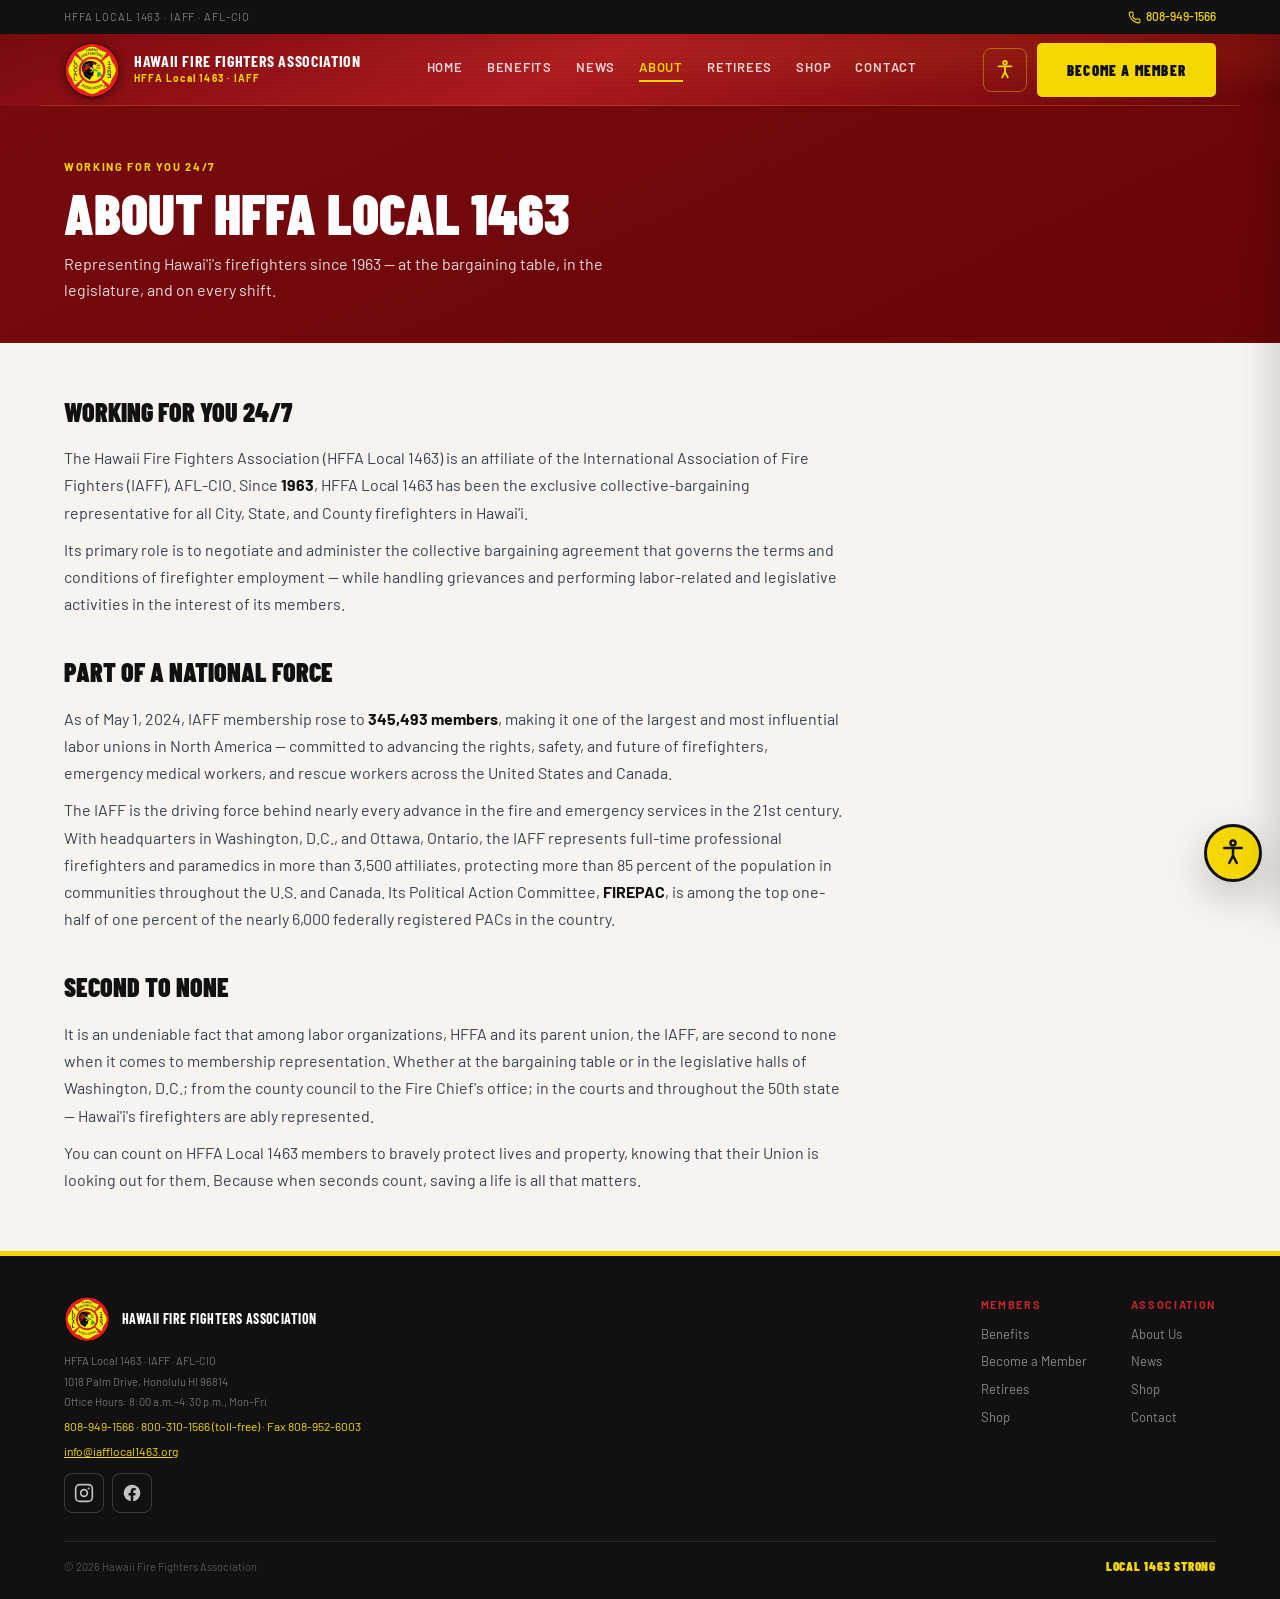
==== commit e9aef69b: "Clean up nav: remove dead Member Portal/Login/Register fluff Nav is now 7 real pages (Home, Benefits" ====
--- a/about.html
+++ b/about.html
@@ -14,9 +14,9 @@
 <body>
 <a class="skip-link" href="#main">Skip to main content</a>
 <svg width="0" height="0" style="position:absolute" aria-hidden="true" focusable="false"><defs><symbol id="i-phone" viewBox="0 0 24 24" fill="none" stroke="currentColor" stroke-width="2" stroke-linecap="round" stroke-linejoin="round"><path d="M22 16.9v3a2 2 0 0 1-2.2 2 19.8 19.8 0 0 1-8.6-3 19.5 19.5 0 0 1-6-6 19.8 19.8 0 0 1-3-8.6A2 2 0 0 1 4.1 2h3a2 2 0 0 1 2 1.7c.1.9.3 1.8.6 2.6a2 2 0 0 1-.5 2.1L8.1 9.9a16 16 0 0 0 6 6l1.5-1.1a2 2 0 0 1 2.1-.5c.8.3 1.7.5 2.6.6a2 2 0 0 1 1.7 2Z"/></symbol><symbol id="i-menu" viewBox="0 0 24 24" fill="none" stroke="currentColor" stroke-width="2.2" stroke-linecap="round"><path d="M4 6h16M4 12h16M4 18h16"/></symbol><symbol id="i-close" viewBox="0 0 24 24" fill="none" stroke="currentColor" stroke-width="2.2" stroke-linecap="round"><path d="M6 6l12 12M18 6 6 18"/></symbol><symbol id="i-a11y" viewBox="0 0 24 24" fill="none" stroke="currentColor" stroke-width="2" stroke-linecap="round" stroke-linejoin="round"><circle cx="12" cy="4" r="2"/><path d="M5 8h14M12 8v6m0 0-3 6m3-6 3 6"/></symbol><symbol id="i-fb" viewBox="0 0 24 24" fill="currentColor"><path d="M22 12a10 10 0 1 0-11.6 9.9v-7H7.9V12h2.5V9.8c0-2.5 1.5-3.9 3.8-3.9 1.1 0 2.2.2 2.2.2v2.5h-1.3c-1.2 0-1.6.8-1.6 1.6V12h2.8l-.4 2.9h-2.4v7A10 10 0 0 0 22 12Z"/></symbol><symbol id="i-ig" viewBox="0 0 24 24" fill="none" stroke="currentColor" stroke-width="2"><rect x="2" y="2" width="20" height="20" rx="5"/><circle cx="12" cy="12" r="4"/><circle cx="17.5" cy="6.5" r="1.2" fill="currentColor" stroke="none"/></symbol></defs></svg>
-<div class="util"><div class="wrap"><span class="util-left">HFFA Local 1463 · IAFF · AFL-CIO</span><div class="util-right"><a href="contact.html#register" class="util-portal-only">Login</a><a href="contact.html#register" class="util-portal-only">Register</a><span class="util-div util-portal-only" aria-hidden="true"></span><a class="util-phone" href="tel:+18089491566"><svg aria-hidden="true"><use href="#i-phone"/></svg> 808-949-1566</a></div></div></div>
-<header class="masthead-bar"><nav class="wrap topnav" aria-label="Primary"><a class="logo-link" href="index.html" aria-label="HFFA Local 1463 home"><img class="logo-badge" src="logo.png" alt="HFFA Local 1463 Maltese cross emblem" /><span class="logo-text"><strong>Hawaii Fire Fighters Association</strong><span>HFFA Local 1463 · IAFF</span></span></a><div class="nav-desktop"><a class="nav-link" href="index.html">Home</a><a class="nav-link" href="benefits.html">Benefits</a><a class="nav-link" href="news.html">News</a><a class="nav-link" href="about.html" aria-current="page">About</a><a class="nav-link" href="retirees.html">Retirees</a><a class="nav-link" href="shop.html">Shop</a><a class="nav-link" href="contact.html">Contact</a></div><div class="nav-actions"><button type="button" class="icon-btn" id="a11yOpen" aria-label="Open accessibility settings" aria-haspopup="dialog"><svg aria-hidden="true"><use href="#i-a11y"/></svg></button><a class="btn btn-gold nav-desktop-cta" href="contact.html#register">Member Portal</a><button type="button" class="icon-btn nav-toggle" id="navToggle" aria-label="Open menu" aria-expanded="false" aria-controls="mobileNav"><svg aria-hidden="true"><use href="#i-menu"/></svg></button></div></nav></header>
-<div class="mobile-overlay" id="mobileOverlay" hidden></div><nav class="mobile-nav" id="mobileNav" hidden aria-label="Mobile navigation"><div class="mn-head"><strong>HFFA 1463</strong><button type="button" class="icon-btn" id="navClose" aria-label="Close menu"><svg aria-hidden="true"><use href="#i-close"/></svg></button></div><a class="nav-link" href="index.html">Home</a><a class="nav-link" href="benefits.html">Benefits</a><a class="nav-link" href="news.html">News</a><a class="nav-link" href="about.html">About</a><a class="nav-link" href="retirees.html">Retirees</a><a class="nav-link" href="shop.html">Shop</a><a class="nav-link" href="contact.html">Contact</a><a class="btn btn-gold" href="contact.html#register">Member Portal</a></nav>
+<div class="util"><div class="wrap"><span class="util-left">HFFA Local 1463 · IAFF · AFL-CIO</span><div class="util-right"><a class="util-phone" href="tel:+18089491566"><svg aria-hidden="true"><use href="#i-phone"/></svg> 808-949-1566</a></div></div></div>
+<header class="masthead-bar"><nav class="wrap topnav" aria-label="Primary"><a class="logo-link" href="index.html" aria-label="HFFA Local 1463 home"><img class="logo-badge" src="logo.png" alt="HFFA Local 1463 Maltese cross emblem" /><span class="logo-text"><strong>Hawaii Fire Fighters Association</strong><span>HFFA Local 1463 · IAFF</span></span></a><div class="nav-desktop"><a class="nav-link" href="index.html">Home</a><a class="nav-link" href="benefits.html">Benefits</a><a class="nav-link" href="news.html">News</a><a class="nav-link" href="about.html" aria-current="page">About</a><a class="nav-link" href="retirees.html">Retirees</a><a class="nav-link" href="shop.html">Shop</a><a class="nav-link" href="contact.html">Contact</a></div><div class="nav-actions"><button type="button" class="icon-btn" id="a11yOpen" aria-label="Open accessibility settings" aria-haspopup="dialog"><svg aria-hidden="true"><use href="#i-a11y"/></svg></button><a class="btn btn-gold nav-desktop-cta" href="contact.html#register">Become a Member</a><button type="button" class="icon-btn nav-toggle" id="navToggle" aria-label="Open menu" aria-expanded="false" aria-controls="mobileNav"><svg aria-hidden="true"><use href="#i-menu"/></svg></button></div></nav></header>
+<div class="mobile-overlay" id="mobileOverlay" hidden></div><nav class="mobile-nav" id="mobileNav" hidden aria-label="Mobile navigation"><div class="mn-head"><strong>HFFA 1463</strong><button type="button" class="icon-btn" id="navClose" aria-label="Close menu"><svg aria-hidden="true"><use href="#i-close"/></svg></button></div><a class="nav-link" href="index.html">Home</a><a class="nav-link" href="benefits.html">Benefits</a><a class="nav-link" href="news.html">News</a><a class="nav-link" href="about.html">About</a><a class="nav-link" href="retirees.html">Retirees</a><a class="nav-link" href="shop.html">Shop</a><a class="nav-link" href="contact.html">Contact</a><a class="btn btn-gold" href="contact.html#register">Become a Member</a></nav>
 <main id="main">
 <section class="page-hero"><div class="wrap"><span class="label">Working For You 24/7</span><h1>About HFFA Local 1463</h1><p>Representing Hawai'i's firefighters since 1963 — at the bargaining table, in the legislature, and on every shift.</p></div></section>
 <div class="wrap content"><div class="prose">
@@ -33,7 +33,7 @@
 <p>You can count on HFFA Local 1463 members to bravely protect lives and property, knowing that their Union is looking out for them. Because when seconds count, saving a life is all that matters.</p>
 </div></div>
 </main>
-<footer id="footer"><div class="wrap"><div class="footer-top"><div class="footer-brand"><div class="logo-row"><img src="logo.png" alt="HFFA Local 1463" /><strong>Hawaii Fire Fighters Association</strong></div><div class="meta">HFFA Local 1463 · IAFF · AFL-CIO</div><div class="meta">1018 Palm Drive, Honolulu HI 96814</div><div class="meta">Office Hours: 8:00 a.m.–4:30 p.m., Mon–Fri</div><div class="phone">808-949-1566 · 800-310-1566 (toll-free) · Fax 808-952-6003</div><div class="phone"><a href="mailto:info@iafflocal1463.org" style="color:var(--gold)">info@iafflocal1463.org</a></div><div class="social-row" aria-label="HFFA on social media"><a href="https://www.instagram.com/hffa1463/" target="_blank" rel="noopener" aria-label="HFFA on Instagram"><svg aria-hidden="true"><use href="#i-ig"/></svg></a><a href="https://www.facebook.com/HFFA1463" target="_blank" rel="noopener" aria-label="HFFA on Facebook"><svg aria-hidden="true"><use href="#i-fb"/></svg></a></div></div><div class="footer-cols"><div class="footer-col"><span class="label">Members</span><a href="benefits.html">Benefits</a><a href="contact.html#register">Member Portal</a><a href="contact.html">File a Grievance</a><a href="retirees.html">Retirees</a></div><div class="footer-col"><span class="label">Association</span><a href="about.html">About Us</a><a href="news.html">News</a><a href="shop.html">Shop</a><a href="contact.html">Contact</a></div></div></div><div class="footer-bottom"><span class="copy">© <span id="yr">2026</span> Hawaii Fire Fighters Association</span><span class="strong-tag">Local 1463 Strong</span></div></div></footer>
+<footer id="footer"><div class="wrap"><div class="footer-top"><div class="footer-brand"><div class="logo-row"><img src="logo.png" alt="HFFA Local 1463" /><strong>Hawaii Fire Fighters Association</strong></div><div class="meta">HFFA Local 1463 · IAFF · AFL-CIO</div><div class="meta">1018 Palm Drive, Honolulu HI 96814</div><div class="meta">Office Hours: 8:00 a.m.–4:30 p.m., Mon–Fri</div><div class="phone">808-949-1566 · 800-310-1566 (toll-free) · Fax 808-952-6003</div><div class="phone"><a href="mailto:info@iafflocal1463.org" style="color:var(--gold)">info@iafflocal1463.org</a></div><div class="social-row" aria-label="HFFA on social media"><a href="https://www.instagram.com/hffa1463/" target="_blank" rel="noopener" aria-label="HFFA on Instagram"><svg aria-hidden="true"><use href="#i-ig"/></svg></a><a href="https://www.facebook.com/HFFA1463" target="_blank" rel="noopener" aria-label="HFFA on Facebook"><svg aria-hidden="true"><use href="#i-fb"/></svg></a></div></div><div class="footer-cols"><div class="footer-col"><span class="label">Members</span><a href="benefits.html">Benefits</a><a href="contact.html#register">Become a Member</a><a href="retirees.html">Retirees</a><a href="shop.html">Shop</a></div><div class="footer-col"><span class="label">Association</span><a href="about.html">About Us</a><a href="news.html">News</a><a href="shop.html">Shop</a><a href="contact.html">Contact</a></div></div></div><div class="footer-bottom"><span class="copy">© <span id="yr">2026</span> Hawaii Fire Fighters Association</span><span class="strong-tag">Local 1463 Strong</span></div></div></footer>
 
 <button type="button" class="a11y-fab" id="a11yFab" aria-label="Open accessibility settings" aria-haspopup="dialog" aria-controls="a11yPanel"><svg aria-hidden="true"><use href="#i-a11y"/></svg></button>
 <div class="a11y-overlay" id="a11yOverlay"></div>
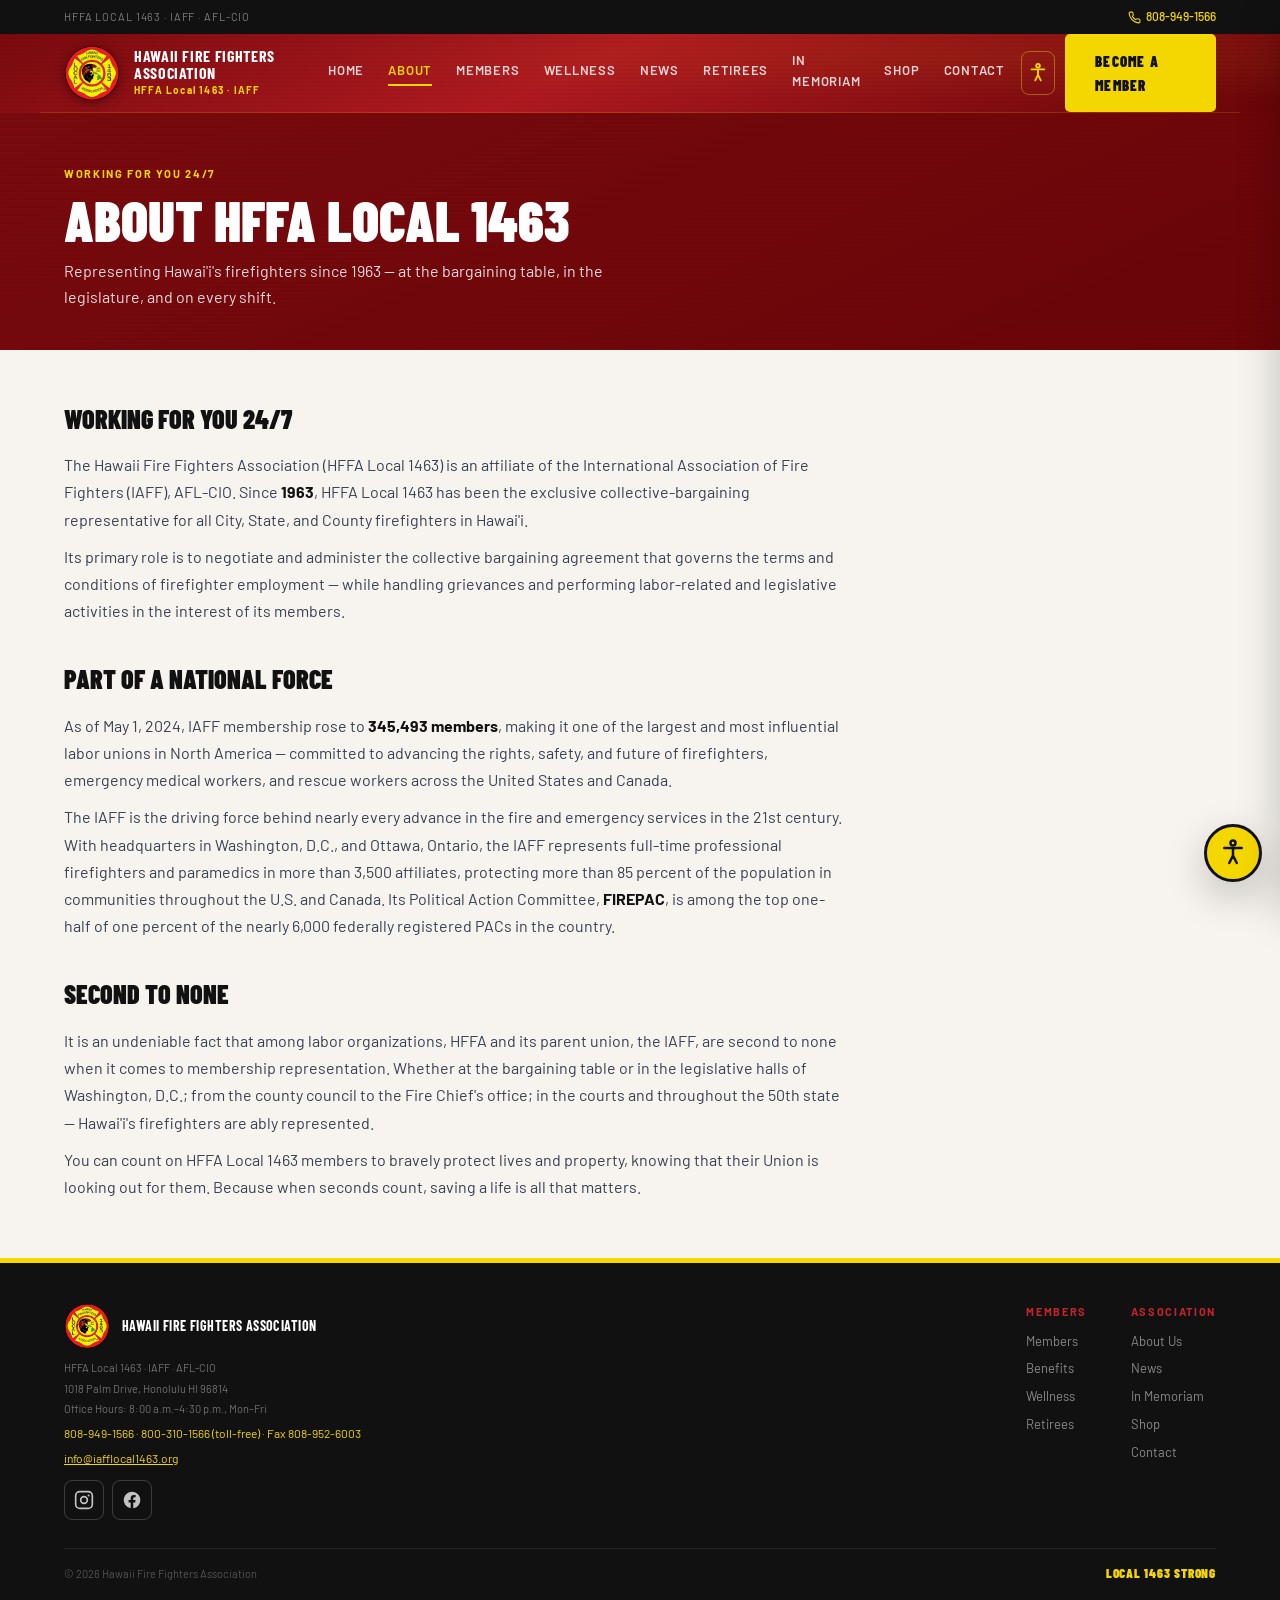
==== commit c3c530df: "Reorganize content: add Members, Wellness, In Memoriam pages Audit-driven content placement so every" ====
--- a/about.html
+++ b/about.html
@@ -15,8 +15,8 @@
 <a class="skip-link" href="#main">Skip to main content</a>
 <svg width="0" height="0" style="position:absolute" aria-hidden="true" focusable="false"><defs><symbol id="i-phone" viewBox="0 0 24 24" fill="none" stroke="currentColor" stroke-width="2" stroke-linecap="round" stroke-linejoin="round"><path d="M22 16.9v3a2 2 0 0 1-2.2 2 19.8 19.8 0 0 1-8.6-3 19.5 19.5 0 0 1-6-6 19.8 19.8 0 0 1-3-8.6A2 2 0 0 1 4.1 2h3a2 2 0 0 1 2 1.7c.1.9.3 1.8.6 2.6a2 2 0 0 1-.5 2.1L8.1 9.9a16 16 0 0 0 6 6l1.5-1.1a2 2 0 0 1 2.1-.5c.8.3 1.7.5 2.6.6a2 2 0 0 1 1.7 2Z"/></symbol><symbol id="i-menu" viewBox="0 0 24 24" fill="none" stroke="currentColor" stroke-width="2.2" stroke-linecap="round"><path d="M4 6h16M4 12h16M4 18h16"/></symbol><symbol id="i-close" viewBox="0 0 24 24" fill="none" stroke="currentColor" stroke-width="2.2" stroke-linecap="round"><path d="M6 6l12 12M18 6 6 18"/></symbol><symbol id="i-a11y" viewBox="0 0 24 24" fill="none" stroke="currentColor" stroke-width="2" stroke-linecap="round" stroke-linejoin="round"><circle cx="12" cy="4" r="2"/><path d="M5 8h14M12 8v6m0 0-3 6m3-6 3 6"/></symbol><symbol id="i-fb" viewBox="0 0 24 24" fill="currentColor"><path d="M22 12a10 10 0 1 0-11.6 9.9v-7H7.9V12h2.5V9.8c0-2.5 1.5-3.9 3.8-3.9 1.1 0 2.2.2 2.2.2v2.5h-1.3c-1.2 0-1.6.8-1.6 1.6V12h2.8l-.4 2.9h-2.4v7A10 10 0 0 0 22 12Z"/></symbol><symbol id="i-ig" viewBox="0 0 24 24" fill="none" stroke="currentColor" stroke-width="2"><rect x="2" y="2" width="20" height="20" rx="5"/><circle cx="12" cy="12" r="4"/><circle cx="17.5" cy="6.5" r="1.2" fill="currentColor" stroke="none"/></symbol></defs></svg>
 <div class="util"><div class="wrap"><span class="util-left">HFFA Local 1463 · IAFF · AFL-CIO</span><div class="util-right"><a class="util-phone" href="tel:+18089491566"><svg aria-hidden="true"><use href="#i-phone"/></svg> 808-949-1566</a></div></div></div>
-<header class="masthead-bar"><nav class="wrap topnav" aria-label="Primary"><a class="logo-link" href="index.html" aria-label="HFFA Local 1463 home"><img class="logo-badge" src="logo.png" alt="HFFA Local 1463 Maltese cross emblem" /><span class="logo-text"><strong>Hawaii Fire Fighters Association</strong><span>HFFA Local 1463 · IAFF</span></span></a><div class="nav-desktop"><a class="nav-link" href="index.html">Home</a><a class="nav-link" href="benefits.html">Benefits</a><a class="nav-link" href="news.html">News</a><a class="nav-link" href="about.html" aria-current="page">About</a><a class="nav-link" href="retirees.html">Retirees</a><a class="nav-link" href="shop.html">Shop</a><a class="nav-link" href="contact.html">Contact</a></div><div class="nav-actions"><button type="button" class="icon-btn" id="a11yOpen" aria-label="Open accessibility settings" aria-haspopup="dialog"><svg aria-hidden="true"><use href="#i-a11y"/></svg></button><a class="btn btn-gold nav-desktop-cta" href="contact.html#register">Become a Member</a><button type="button" class="icon-btn nav-toggle" id="navToggle" aria-label="Open menu" aria-expanded="false" aria-controls="mobileNav"><svg aria-hidden="true"><use href="#i-menu"/></svg></button></div></nav></header>
-<div class="mobile-overlay" id="mobileOverlay" hidden></div><nav class="mobile-nav" id="mobileNav" hidden aria-label="Mobile navigation"><div class="mn-head"><strong>HFFA 1463</strong><button type="button" class="icon-btn" id="navClose" aria-label="Close menu"><svg aria-hidden="true"><use href="#i-close"/></svg></button></div><a class="nav-link" href="index.html">Home</a><a class="nav-link" href="benefits.html">Benefits</a><a class="nav-link" href="news.html">News</a><a class="nav-link" href="about.html">About</a><a class="nav-link" href="retirees.html">Retirees</a><a class="nav-link" href="shop.html">Shop</a><a class="nav-link" href="contact.html">Contact</a><a class="btn btn-gold" href="contact.html#register">Become a Member</a></nav>
+<header class="masthead-bar"><nav class="wrap topnav" aria-label="Primary"><a class="logo-link" href="index.html" aria-label="HFFA Local 1463 home"><img class="logo-badge" src="logo.png" alt="HFFA Local 1463 Maltese cross emblem" /><span class="logo-text"><strong>Hawaii Fire Fighters Association</strong><span>HFFA Local 1463 · IAFF</span></span></a><div class="nav-desktop"><a class="nav-link" href="index.html">Home</a><a class="nav-link" href="about.html" aria-current="page">About</a><a class="nav-link" href="members.html">Members</a><a class="nav-link" href="wellness.html">Wellness</a><a class="nav-link" href="news.html">News</a><a class="nav-link" href="retirees.html">Retirees</a><a class="nav-link" href="in-memoriam.html">In Memoriam</a><a class="nav-link" href="shop.html">Shop</a><a class="nav-link" href="contact.html">Contact</a></div><div class="nav-actions"><button type="button" class="icon-btn" id="a11yOpen" aria-label="Open accessibility settings" aria-haspopup="dialog"><svg aria-hidden="true"><use href="#i-a11y"/></svg></button><a class="btn btn-gold nav-desktop-cta" href="contact.html#register">Become a Member</a><button type="button" class="icon-btn nav-toggle" id="navToggle" aria-label="Open menu" aria-expanded="false" aria-controls="mobileNav"><svg aria-hidden="true"><use href="#i-menu"/></svg></button></div></nav></header>
+<div class="mobile-overlay" id="mobileOverlay" hidden></div><nav class="mobile-nav" id="mobileNav" hidden aria-label="Mobile navigation"><div class="mn-head"><strong>HFFA 1463</strong><button type="button" class="icon-btn" id="navClose" aria-label="Close menu"><svg aria-hidden="true"><use href="#i-close"/></svg></button></div><a class="nav-link" href="index.html">Home</a><a class="nav-link" href="about.html">About</a><a class="nav-link" href="members.html">Members</a><a class="nav-link" href="wellness.html">Wellness</a><a class="nav-link" href="news.html">News</a><a class="nav-link" href="retirees.html">Retirees</a><a class="nav-link" href="in-memoriam.html">In Memoriam</a><a class="nav-link" href="shop.html">Shop</a><a class="nav-link" href="contact.html">Contact</a><a class="btn btn-gold" href="contact.html#register">Become a Member</a></nav>
 <main id="main">
 <section class="page-hero"><div class="wrap"><span class="label">Working For You 24/7</span><h1>About HFFA Local 1463</h1><p>Representing Hawai'i's firefighters since 1963 — at the bargaining table, in the legislature, and on every shift.</p></div></section>
 <div class="wrap content"><div class="prose">
@@ -33,7 +33,7 @@
 <p>You can count on HFFA Local 1463 members to bravely protect lives and property, knowing that their Union is looking out for them. Because when seconds count, saving a life is all that matters.</p>
 </div></div>
 </main>
-<footer id="footer"><div class="wrap"><div class="footer-top"><div class="footer-brand"><div class="logo-row"><img src="logo.png" alt="HFFA Local 1463" /><strong>Hawaii Fire Fighters Association</strong></div><div class="meta">HFFA Local 1463 · IAFF · AFL-CIO</div><div class="meta">1018 Palm Drive, Honolulu HI 96814</div><div class="meta">Office Hours: 8:00 a.m.–4:30 p.m., Mon–Fri</div><div class="phone">808-949-1566 · 800-310-1566 (toll-free) · Fax 808-952-6003</div><div class="phone"><a href="mailto:info@iafflocal1463.org" style="color:var(--gold)">info@iafflocal1463.org</a></div><div class="social-row" aria-label="HFFA on social media"><a href="https://www.instagram.com/hffa1463/" target="_blank" rel="noopener" aria-label="HFFA on Instagram"><svg aria-hidden="true"><use href="#i-ig"/></svg></a><a href="https://www.facebook.com/HFFA1463" target="_blank" rel="noopener" aria-label="HFFA on Facebook"><svg aria-hidden="true"><use href="#i-fb"/></svg></a></div></div><div class="footer-cols"><div class="footer-col"><span class="label">Members</span><a href="benefits.html">Benefits</a><a href="contact.html#register">Become a Member</a><a href="retirees.html">Retirees</a><a href="shop.html">Shop</a></div><div class="footer-col"><span class="label">Association</span><a href="about.html">About Us</a><a href="news.html">News</a><a href="shop.html">Shop</a><a href="contact.html">Contact</a></div></div></div><div class="footer-bottom"><span class="copy">© <span id="yr">2026</span> Hawaii Fire Fighters Association</span><span class="strong-tag">Local 1463 Strong</span></div></div></footer>
+<footer id="footer"><div class="wrap"><div class="footer-top"><div class="footer-brand"><div class="logo-row"><img src="logo.png" alt="HFFA Local 1463" /><strong>Hawaii Fire Fighters Association</strong></div><div class="meta">HFFA Local 1463 · IAFF · AFL-CIO</div><div class="meta">1018 Palm Drive, Honolulu HI 96814</div><div class="meta">Office Hours: 8:00 a.m.–4:30 p.m., Mon–Fri</div><div class="phone">808-949-1566 · 800-310-1566 (toll-free) · Fax 808-952-6003</div><div class="phone"><a href="mailto:info@iafflocal1463.org" style="color:var(--gold)">info@iafflocal1463.org</a></div><div class="social-row" aria-label="HFFA on social media"><a href="https://www.instagram.com/hffa1463/" target="_blank" rel="noopener" aria-label="HFFA on Instagram"><svg aria-hidden="true"><use href="#i-ig"/></svg></a><a href="https://www.facebook.com/HFFA1463" target="_blank" rel="noopener" aria-label="HFFA on Facebook"><svg aria-hidden="true"><use href="#i-fb"/></svg></a></div></div><div class="footer-cols"><div class="footer-col"><span class="label">Members</span><a href="members.html">Members</a><a href="benefits.html">Benefits</a><a href="wellness.html">Wellness</a><a href="retirees.html">Retirees</a></div><div class="footer-col"><span class="label">Association</span><a href="about.html">About Us</a><a href="news.html">News</a><a href="in-memoriam.html">In Memoriam</a><a href="shop.html">Shop</a><a href="contact.html">Contact</a></div></div></div><div class="footer-bottom"><span class="copy">© <span id="yr">2026</span> Hawaii Fire Fighters Association</span><span class="strong-tag">Local 1463 Strong</span></div></div></footer>
 
 <button type="button" class="a11y-fab" id="a11yFab" aria-label="Open accessibility settings" aria-haspopup="dialog" aria-controls="a11yPanel"><svg aria-hidden="true"><use href="#i-a11y"/></svg></button>
 <div class="a11y-overlay" id="a11yOverlay"></div>
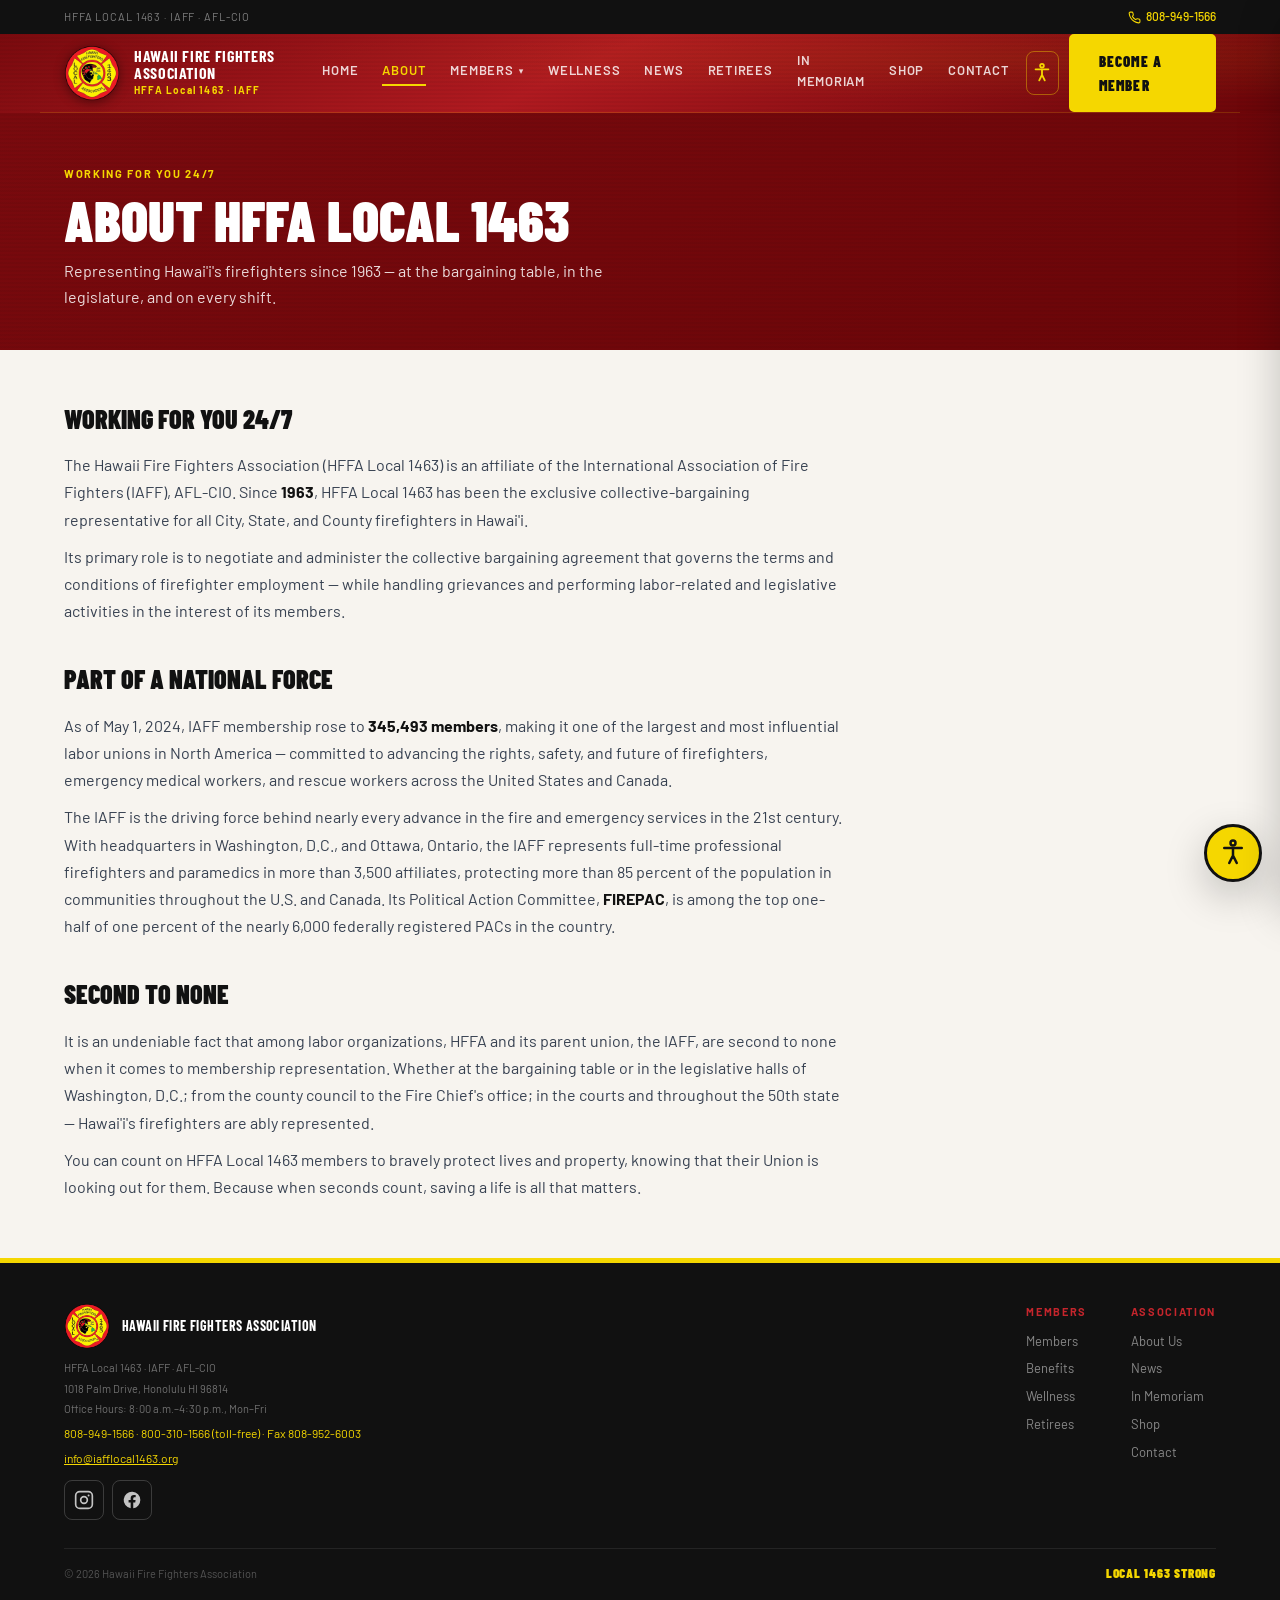
==== commit 2d69775f: "Make Members a dropdown nav (Benefits + member-resource jump links) Members nav item is now a dropdo" ====
--- a/about.html
+++ b/about.html
@@ -15,8 +15,8 @@
 <a class="skip-link" href="#main">Skip to main content</a>
 <svg width="0" height="0" style="position:absolute" aria-hidden="true" focusable="false"><defs><symbol id="i-phone" viewBox="0 0 24 24" fill="none" stroke="currentColor" stroke-width="2" stroke-linecap="round" stroke-linejoin="round"><path d="M22 16.9v3a2 2 0 0 1-2.2 2 19.8 19.8 0 0 1-8.6-3 19.5 19.5 0 0 1-6-6 19.8 19.8 0 0 1-3-8.6A2 2 0 0 1 4.1 2h3a2 2 0 0 1 2 1.7c.1.9.3 1.8.6 2.6a2 2 0 0 1-.5 2.1L8.1 9.9a16 16 0 0 0 6 6l1.5-1.1a2 2 0 0 1 2.1-.5c.8.3 1.7.5 2.6.6a2 2 0 0 1 1.7 2Z"/></symbol><symbol id="i-menu" viewBox="0 0 24 24" fill="none" stroke="currentColor" stroke-width="2.2" stroke-linecap="round"><path d="M4 6h16M4 12h16M4 18h16"/></symbol><symbol id="i-close" viewBox="0 0 24 24" fill="none" stroke="currentColor" stroke-width="2.2" stroke-linecap="round"><path d="M6 6l12 12M18 6 6 18"/></symbol><symbol id="i-a11y" viewBox="0 0 24 24" fill="none" stroke="currentColor" stroke-width="2" stroke-linecap="round" stroke-linejoin="round"><circle cx="12" cy="4" r="2"/><path d="M5 8h14M12 8v6m0 0-3 6m3-6 3 6"/></symbol><symbol id="i-fb" viewBox="0 0 24 24" fill="currentColor"><path d="M22 12a10 10 0 1 0-11.6 9.9v-7H7.9V12h2.5V9.8c0-2.5 1.5-3.9 3.8-3.9 1.1 0 2.2.2 2.2.2v2.5h-1.3c-1.2 0-1.6.8-1.6 1.6V12h2.8l-.4 2.9h-2.4v7A10 10 0 0 0 22 12Z"/></symbol><symbol id="i-ig" viewBox="0 0 24 24" fill="none" stroke="currentColor" stroke-width="2"><rect x="2" y="2" width="20" height="20" rx="5"/><circle cx="12" cy="12" r="4"/><circle cx="17.5" cy="6.5" r="1.2" fill="currentColor" stroke="none"/></symbol></defs></svg>
 <div class="util"><div class="wrap"><span class="util-left">HFFA Local 1463 · IAFF · AFL-CIO</span><div class="util-right"><a class="util-phone" href="tel:+18089491566"><svg aria-hidden="true"><use href="#i-phone"/></svg> 808-949-1566</a></div></div></div>
-<header class="masthead-bar"><nav class="wrap topnav" aria-label="Primary"><a class="logo-link" href="index.html" aria-label="HFFA Local 1463 home"><img class="logo-badge" src="logo.png" alt="HFFA Local 1463 Maltese cross emblem" /><span class="logo-text"><strong>Hawaii Fire Fighters Association</strong><span>HFFA Local 1463 · IAFF</span></span></a><div class="nav-desktop"><a class="nav-link" href="index.html">Home</a><a class="nav-link" href="about.html" aria-current="page">About</a><a class="nav-link" href="members.html">Members</a><a class="nav-link" href="wellness.html">Wellness</a><a class="nav-link" href="news.html">News</a><a class="nav-link" href="retirees.html">Retirees</a><a class="nav-link" href="in-memoriam.html">In Memoriam</a><a class="nav-link" href="shop.html">Shop</a><a class="nav-link" href="contact.html">Contact</a></div><div class="nav-actions"><button type="button" class="icon-btn" id="a11yOpen" aria-label="Open accessibility settings" aria-haspopup="dialog"><svg aria-hidden="true"><use href="#i-a11y"/></svg></button><a class="btn btn-gold nav-desktop-cta" href="contact.html#register">Become a Member</a><button type="button" class="icon-btn nav-toggle" id="navToggle" aria-label="Open menu" aria-expanded="false" aria-controls="mobileNav"><svg aria-hidden="true"><use href="#i-menu"/></svg></button></div></nav></header>
-<div class="mobile-overlay" id="mobileOverlay" hidden></div><nav class="mobile-nav" id="mobileNav" hidden aria-label="Mobile navigation"><div class="mn-head"><strong>HFFA 1463</strong><button type="button" class="icon-btn" id="navClose" aria-label="Close menu"><svg aria-hidden="true"><use href="#i-close"/></svg></button></div><a class="nav-link" href="index.html">Home</a><a class="nav-link" href="about.html">About</a><a class="nav-link" href="members.html">Members</a><a class="nav-link" href="wellness.html">Wellness</a><a class="nav-link" href="news.html">News</a><a class="nav-link" href="retirees.html">Retirees</a><a class="nav-link" href="in-memoriam.html">In Memoriam</a><a class="nav-link" href="shop.html">Shop</a><a class="nav-link" href="contact.html">Contact</a><a class="btn btn-gold" href="contact.html#register">Become a Member</a></nav>
+<header class="masthead-bar"><nav class="wrap topnav" aria-label="Primary"><a class="logo-link" href="index.html" aria-label="HFFA Local 1463 home"><img class="logo-badge" src="logo.png" alt="HFFA Local 1463 Maltese cross emblem" /><span class="logo-text"><strong>Hawaii Fire Fighters Association</strong><span>HFFA Local 1463 · IAFF</span></span></a><div class="nav-desktop"><a class="nav-link" href="index.html">Home</a><a class="nav-link" href="about.html" aria-current="page">About</a><div class="nav-item has-dropdown"><a class="nav-link" href="members.html" aria-haspopup="true">Members <span class="caret" aria-hidden="true">▾</span></a><ul class="dropdown" aria-label="Members submenu"><li><a href="benefits.html">Benefits</a></li><li><a href="members.html#shift-calendar">Shift Calendar</a></li><li><a href="members.html#cba-documents">CBA Documents</a></li><li><a href="members.html#file-a-grievance">File a Grievance</a></li></ul></div><a class="nav-link" href="wellness.html">Wellness</a><a class="nav-link" href="news.html">News</a><a class="nav-link" href="retirees.html">Retirees</a><a class="nav-link" href="in-memoriam.html">In Memoriam</a><a class="nav-link" href="shop.html">Shop</a><a class="nav-link" href="contact.html">Contact</a></div><div class="nav-actions"><button type="button" class="icon-btn" id="a11yOpen" aria-label="Open accessibility settings" aria-haspopup="dialog"><svg aria-hidden="true"><use href="#i-a11y"/></svg></button><a class="btn btn-gold nav-desktop-cta" href="contact.html#register">Become a Member</a><button type="button" class="icon-btn nav-toggle" id="navToggle" aria-label="Open menu" aria-expanded="false" aria-controls="mobileNav"><svg aria-hidden="true"><use href="#i-menu"/></svg></button></div></nav></header>
+<div class="mobile-overlay" id="mobileOverlay" hidden></div><nav class="mobile-nav" id="mobileNav" hidden aria-label="Mobile navigation"><div class="mn-head"><strong>HFFA 1463</strong><button type="button" class="icon-btn" id="navClose" aria-label="Close menu"><svg aria-hidden="true"><use href="#i-close"/></svg></button></div><a class="nav-link" href="index.html">Home</a><a class="nav-link" href="about.html">About</a><a class="nav-link" href="members.html">Members</a><a class="nav-link nav-sub" href="benefits.html">Benefits</a><a class="nav-link nav-sub" href="members.html#shift-calendar">Shift Calendar</a><a class="nav-link nav-sub" href="members.html#cba-documents">CBA Documents</a><a class="nav-link nav-sub" href="members.html#file-a-grievance">File a Grievance</a><a class="nav-link" href="wellness.html">Wellness</a><a class="nav-link" href="news.html">News</a><a class="nav-link" href="retirees.html">Retirees</a><a class="nav-link" href="in-memoriam.html">In Memoriam</a><a class="nav-link" href="shop.html">Shop</a><a class="nav-link" href="contact.html">Contact</a><a class="btn btn-gold" href="contact.html#register">Become a Member</a></nav>
 <main id="main">
 <section class="page-hero"><div class="wrap"><span class="label">Working For You 24/7</span><h1>About HFFA Local 1463</h1><p>Representing Hawai'i's firefighters since 1963 — at the bargaining table, in the legislature, and on every shift.</p></div></section>
 <div class="wrap content"><div class="prose">
--- a/styles.css
+++ b/styles.css
@@ -70,7 +70,9 @@
 .util-phone svg { width:13px;height:13px; }
 
 /* Header / hero — .masthead (home hero band) + .masthead-bar (nav strip on every page) */
-.masthead, .masthead-bar { position:relative;overflow:hidden;background:linear-gradient(155deg,var(--hero1) 0%,var(--hero2) 45%,var(--hero3) 100%); isolation:isolate; }
+.masthead, .masthead-bar { position:relative;background:linear-gradient(155deg,var(--hero1) 0%,var(--hero2) 45%,var(--hero3) 100%); isolation:isolate; }
+.masthead { overflow:hidden; }
+.masthead-bar { z-index:60; }
 .masthead::before, .masthead-bar::before { content:"";position:absolute;inset:0;background:radial-gradient(ellipse at 80% 30%,rgba(245,215,0,.06) 0%,transparent 55%);pointer-events:none;z-index:0; }
 .masthead::after, .masthead-bar::after { content:"";position:absolute;inset:0;background-image:repeating-linear-gradient(0deg,transparent,transparent 2px,rgba(0,0,0,.04) 2px,rgba(0,0,0,.04) 4px);pointer-events:none;z-index:0; }
 .masthead > *, .masthead-bar > * { position:relative;z-index:1; }
@@ -89,6 +91,17 @@
 .icon-btn:hover { background:rgba(245,215,0,.12);border-color:var(--gold); }
 .icon-btn svg { width:22px;height:22px; }
 .nav-toggle { display:none; }
+/* nav dropdown (Members) */
+.nav-item { position:relative; display:inline-flex; align-items:center; }
+.nav-item > .nav-link { display:inline-flex; align-items:center; gap:5px; }
+.caret { font-size:.7em; line-height:1; transition:transform var(--speed) ease; }
+.nav-item:hover .caret, .nav-item:focus-within .caret { transform:rotate(180deg); }
+.nav-item.has-dropdown::after { content:""; position:absolute; top:100%; left:-8px; right:-8px; height:14px; }
+.dropdown { position:absolute; top:calc(100% + 8px); left:0; min-width:210px; list-style:none; margin:0; padding:6px; background:#fff; border:1px solid var(--line); border-radius:10px; box-shadow:var(--shadow-md); opacity:0; visibility:hidden; transform:translateY(6px); transition:opacity var(--speed) ease, transform var(--speed) ease, visibility var(--speed) ease; z-index:70; }
+.nav-item:hover .dropdown, .nav-item:focus-within .dropdown { opacity:1; visibility:visible; transform:none; }
+.dropdown li { margin:0; }
+.dropdown a { display:block; padding:9px 12px; border-radius:6px; color:var(--dark); text-decoration:none; font-family:var(--font-body); font-weight:600; font-size:12px; letter-spacing:.05em; text-transform:uppercase; white-space:nowrap; }
+.dropdown a:hover, .dropdown a:focus-visible { background:rgba(197,37,44,.08); color:var(--red); }
 
 .hero { display:flex;align-items:center;gap:48px;padding:58px 0 50px; }
 .hero-main { flex:1;min-width:0; }
@@ -361,6 +374,7 @@
   .mobile-nav .mn-head strong { font-family:var(--font-head);font-weight:900;font-size:1.1rem;color:var(--gold);text-transform:uppercase;letter-spacing:.05em; }
   .mobile-nav a.nav-link { display:block;color:#fff;font-size:1.2rem;padding:13px 4px;border-bottom:1px solid rgba(245,215,0,.12); }
   .mobile-nav a.nav-link:hover { color:var(--gold); }
+  .mobile-nav a.nav-sub { padding-left:22px; font-size:1.02rem; opacity:.82; }
   .mobile-nav .btn { margin-top:16px;width:100%; }
   .mobile-overlay { display:block;position:fixed;inset:0;background:rgba(0,0,0,.55);z-index:1740;opacity:0;visibility:hidden;transition:opacity var(--speed) ease,visibility var(--speed) ease; }
   .mobile-overlay.open { opacity:1;visibility:visible; }
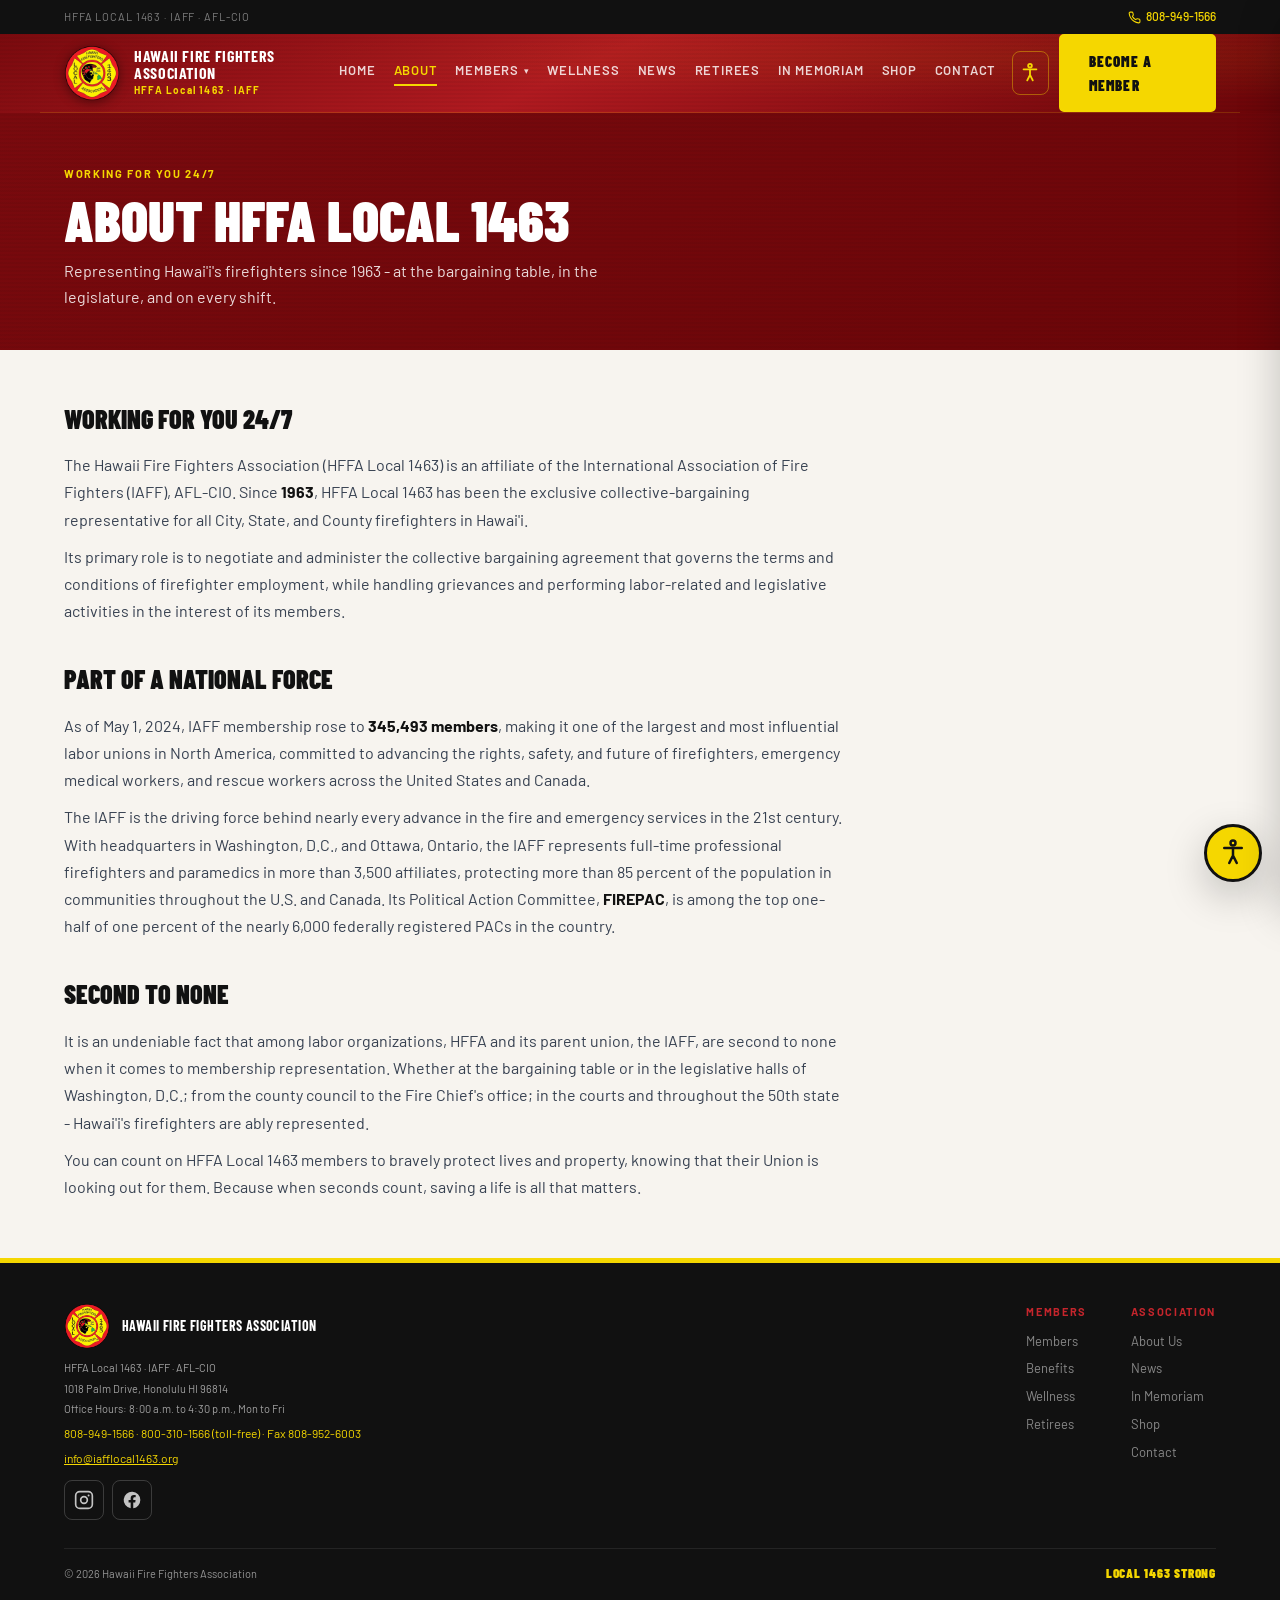
==== commit 3a796ecf: "copy: replace every em and en dash with plain punctuation Tanner's #1 standing rule bans the em dash" ====
--- a/about.html
+++ b/about.html
@@ -3,8 +3,8 @@
 <head>
 <meta charset="UTF-8" />
 <meta name="viewport" content="width=device-width, initial-scale=1.0" />
-<title>About — HFFA Local 1463</title>
-<meta name="description" content="About HFFA Local 1463 — Hawai'i's exclusive firefighter bargaining representative since 1963, an IAFF/AFL-CIO affiliate." />
+<title>About - HFFA Local 1463</title>
+<meta name="description" content="About HFFA Local 1463, Hawai'i's exclusive firefighter bargaining representative since 1963, an IAFF/AFL-CIO affiliate." />
 <meta name="theme-color" content="#7a0a0e" />
 <link rel="preconnect" href="https://fonts.googleapis.com" />
 <link rel="preconnect" href="https://fonts.gstatic.com" crossorigin />
@@ -18,22 +18,22 @@
 <header class="masthead-bar"><nav class="wrap topnav" aria-label="Primary"><a class="logo-link" href="index.html" aria-label="HFFA Local 1463 home"><img class="logo-badge" src="logo.png" alt="HFFA Local 1463 Maltese cross emblem" /><span class="logo-text"><strong>Hawaii Fire Fighters Association</strong><span>HFFA Local 1463 · IAFF</span></span></a><div class="nav-desktop"><a class="nav-link" href="index.html">Home</a><a class="nav-link" href="about.html" aria-current="page">About</a><div class="nav-item has-dropdown"><a class="nav-link" href="members.html" aria-haspopup="true">Members <span class="caret" aria-hidden="true">▾</span></a><ul class="dropdown" aria-label="Members submenu"><li><a href="benefits.html">Benefits</a></li><li><a href="members.html#shift-calendar">Shift Calendar</a></li><li><a href="members.html#cba-documents">CBA Documents</a></li><li><a href="members.html#file-a-grievance">File a Grievance</a></li></ul></div><a class="nav-link" href="wellness.html">Wellness</a><a class="nav-link" href="news.html">News</a><a class="nav-link" href="retirees.html">Retirees</a><a class="nav-link" href="in-memoriam.html">In Memoriam</a><a class="nav-link" href="shop.html">Shop</a><a class="nav-link" href="contact.html">Contact</a></div><div class="nav-actions"><button type="button" class="icon-btn" id="a11yOpen" aria-label="Open accessibility settings" aria-haspopup="dialog"><svg aria-hidden="true"><use href="#i-a11y"/></svg></button><a class="btn btn-gold nav-desktop-cta" href="contact.html#register">Become a Member</a><button type="button" class="icon-btn nav-toggle" id="navToggle" aria-label="Open menu" aria-expanded="false" aria-controls="mobileNav"><svg aria-hidden="true"><use href="#i-menu"/></svg></button></div></nav></header>
 <div class="mobile-overlay" id="mobileOverlay" hidden></div><nav class="mobile-nav" id="mobileNav" hidden aria-label="Mobile navigation"><div class="mn-head"><strong>HFFA 1463</strong><button type="button" class="icon-btn" id="navClose" aria-label="Close menu"><svg aria-hidden="true"><use href="#i-close"/></svg></button></div><a class="nav-link" href="index.html">Home</a><a class="nav-link" href="about.html">About</a><a class="nav-link" href="members.html">Members</a><a class="nav-link nav-sub" href="benefits.html">Benefits</a><a class="nav-link nav-sub" href="members.html#shift-calendar">Shift Calendar</a><a class="nav-link nav-sub" href="members.html#cba-documents">CBA Documents</a><a class="nav-link nav-sub" href="members.html#file-a-grievance">File a Grievance</a><a class="nav-link" href="wellness.html">Wellness</a><a class="nav-link" href="news.html">News</a><a class="nav-link" href="retirees.html">Retirees</a><a class="nav-link" href="in-memoriam.html">In Memoriam</a><a class="nav-link" href="shop.html">Shop</a><a class="nav-link" href="contact.html">Contact</a><a class="btn btn-gold" href="contact.html#register">Become a Member</a></nav>
 <main id="main">
-<section class="page-hero"><div class="wrap"><span class="label">Working For You 24/7</span><h1>About HFFA Local 1463</h1><p>Representing Hawai'i's firefighters since 1963 — at the bargaining table, in the legislature, and on every shift.</p></div></section>
+<section class="page-hero"><div class="wrap"><span class="label">Working For You 24/7</span><h1>About HFFA Local 1463</h1><p>Representing Hawai'i's firefighters since 1963 - at the bargaining table, in the legislature, and on every shift.</p></div></section>
 <div class="wrap content"><div class="prose">
 <h2>Working For You 24/7</h2>
 <p>The Hawaii Fire Fighters Association (HFFA Local 1463) is an affiliate of the International Association of Fire Fighters (IAFF), AFL-CIO. Since <strong>1963</strong>, HFFA Local 1463 has been the exclusive collective-bargaining representative for all City, State, and County firefighters in Hawai'i.</p>
-<p>Its primary role is to negotiate and administer the collective bargaining agreement that governs the terms and conditions of firefighter employment — while handling grievances and performing labor-related and legislative activities in the interest of its members.</p>
+<p>Its primary role is to negotiate and administer the collective bargaining agreement that governs the terms and conditions of firefighter employment, while handling grievances and performing labor-related and legislative activities in the interest of its members.</p>
 
 <h2>Part of a National Force</h2>
-<p>As of May 1, 2024, IAFF membership rose to <strong>345,493 members</strong>, making it one of the largest and most influential labor unions in North America — committed to advancing the rights, safety, and future of firefighters, emergency medical workers, and rescue workers across the United States and Canada.</p>
+<p>As of May 1, 2024, IAFF membership rose to <strong>345,493 members</strong>, making it one of the largest and most influential labor unions in North America, committed to advancing the rights, safety, and future of firefighters, emergency medical workers, and rescue workers across the United States and Canada.</p>
 <p>The IAFF is the driving force behind nearly every advance in the fire and emergency services in the 21st century. With headquarters in Washington, D.C., and Ottawa, Ontario, the IAFF represents full-time professional firefighters and paramedics in more than 3,500 affiliates, protecting more than 85 percent of the population in communities throughout the U.S. and Canada. Its Political Action Committee, <strong>FIREPAC</strong>, is among the top one-half of one percent of the nearly 6,000 federally registered PACs in the country.</p>
 
 <h2>Second to None</h2>
-<p>It is an undeniable fact that among labor organizations, HFFA and its parent union, the IAFF, are second to none when it comes to membership representation. Whether at the bargaining table or in the legislative halls of Washington, D.C.; from the county council to the Fire Chief's office; in the courts and throughout the 50th state — Hawai'i's firefighters are ably represented.</p>
+<p>It is an undeniable fact that among labor organizations, HFFA and its parent union, the IAFF, are second to none when it comes to membership representation. Whether at the bargaining table or in the legislative halls of Washington, D.C.; from the county council to the Fire Chief's office; in the courts and throughout the 50th state - Hawai'i's firefighters are ably represented.</p>
 <p>You can count on HFFA Local 1463 members to bravely protect lives and property, knowing that their Union is looking out for them. Because when seconds count, saving a life is all that matters.</p>
 </div></div>
 </main>
-<footer id="footer"><div class="wrap"><div class="footer-top"><div class="footer-brand"><div class="logo-row"><img src="logo.png" alt="HFFA Local 1463" /><strong>Hawaii Fire Fighters Association</strong></div><div class="meta">HFFA Local 1463 · IAFF · AFL-CIO</div><div class="meta">1018 Palm Drive, Honolulu HI 96814</div><div class="meta">Office Hours: 8:00 a.m.–4:30 p.m., Mon–Fri</div><div class="phone">808-949-1566 · 800-310-1566 (toll-free) · Fax 808-952-6003</div><div class="phone"><a href="mailto:info@iafflocal1463.org" style="color:var(--gold)">info@iafflocal1463.org</a></div><div class="social-row" aria-label="HFFA on social media"><a href="https://www.instagram.com/hffa1463/" target="_blank" rel="noopener" aria-label="HFFA on Instagram"><svg aria-hidden="true"><use href="#i-ig"/></svg></a><a href="https://www.facebook.com/HFFA1463" target="_blank" rel="noopener" aria-label="HFFA on Facebook"><svg aria-hidden="true"><use href="#i-fb"/></svg></a></div></div><div class="footer-cols"><div class="footer-col"><span class="label">Members</span><a href="members.html">Members</a><a href="benefits.html">Benefits</a><a href="wellness.html">Wellness</a><a href="retirees.html">Retirees</a></div><div class="footer-col"><span class="label">Association</span><a href="about.html">About Us</a><a href="news.html">News</a><a href="in-memoriam.html">In Memoriam</a><a href="shop.html">Shop</a><a href="contact.html">Contact</a></div></div></div><div class="footer-bottom"><span class="copy">© <span id="yr">2026</span> Hawaii Fire Fighters Association</span><span class="strong-tag">Local 1463 Strong</span></div></div></footer>
+<footer id="footer"><div class="wrap"><div class="footer-top"><div class="footer-brand"><div class="logo-row"><img src="logo.png" alt="HFFA Local 1463" /><strong>Hawaii Fire Fighters Association</strong></div><div class="meta">HFFA Local 1463 · IAFF · AFL-CIO</div><div class="meta">1018 Palm Drive, Honolulu HI 96814</div><div class="meta">Office Hours: 8:00 a.m. to 4:30 p.m., Mon to Fri</div><div class="phone">808-949-1566 · 800-310-1566 (toll-free) · Fax 808-952-6003</div><div class="phone"><a href="mailto:info@iafflocal1463.org" style="color:var(--gold)">info@iafflocal1463.org</a></div><div class="social-row" aria-label="HFFA on social media"><a href="https://www.instagram.com/hffa1463/" target="_blank" rel="noopener" aria-label="HFFA on Instagram"><svg aria-hidden="true"><use href="#i-ig"/></svg></a><a href="https://www.facebook.com/HFFA1463" target="_blank" rel="noopener" aria-label="HFFA on Facebook"><svg aria-hidden="true"><use href="#i-fb"/></svg></a></div></div><div class="footer-cols"><div class="footer-col"><span class="label">Members</span><a href="members.html">Members</a><a href="benefits.html">Benefits</a><a href="wellness.html">Wellness</a><a href="retirees.html">Retirees</a></div><div class="footer-col"><span class="label">Association</span><a href="about.html">About Us</a><a href="news.html">News</a><a href="in-memoriam.html">In Memoriam</a><a href="shop.html">Shop</a><a href="contact.html">Contact</a></div></div></div><div class="footer-bottom"><span class="copy">© <span id="yr">2026</span> Hawaii Fire Fighters Association</span><span class="strong-tag">Local 1463 Strong</span></div></div></footer>
 
 <button type="button" class="a11y-fab" id="a11yFab" aria-label="Open accessibility settings" aria-haspopup="dialog" aria-controls="a11yPanel"><svg aria-hidden="true"><use href="#i-a11y"/></svg></button>
 <div class="a11y-overlay" id="a11yOverlay"></div>
--- a/styles.css
+++ b/styles.css
@@ -82,8 +82,8 @@
 .logo-badge { width:56px;height:56px;flex:none;object-fit:contain;filter:drop-shadow(0 2px 6px rgba(0,0,0,.45)); }
 .logo-text strong { display:block;font-family:var(--font-head);font-weight:700;text-transform:uppercase;letter-spacing:.04em;font-size:16px;color:#fff;line-height:1.05; }
 .logo-text span { display:block;font-size:10px;color:var(--gold);font-weight:700;letter-spacing:.12em; }
-.nav-desktop { display:flex;gap:24px;align-items:center; }
-.nav-link { color:rgba(255,255,255,.82);font-family:var(--font-body);font-weight:600;font-size:13px;letter-spacing:.06em;text-transform:uppercase;text-decoration:none;padding-bottom:3px;border-bottom:2px solid transparent;transition:all var(--speed) ease; }
+.nav-desktop { display:flex;gap:18px;align-items:center; }
+.nav-link { color:rgba(255,255,255,.82);font-family:var(--font-body);font-weight:600;font-size:13px;letter-spacing:.06em;text-transform:uppercase;text-decoration:none;white-space:nowrap;padding-bottom:3px;border-bottom:2px solid transparent;transition:all var(--speed) ease; }
 .nav-link:hover, .nav-link[aria-current="page"] { color:var(--gold);border-bottom-color:var(--gold); }
 .nav-actions { display:flex;align-items:center;gap:10px; }
 .nav-desktop-cta { }
@@ -182,7 +182,7 @@
 .stat { padding:28px 20px;text-align:center;border-right:1px solid rgba(245,215,0,.12); }
 .stat:last-child { border-right:0; }
 .stat-num { font-family:var(--font-head);font-weight:900;font-size:44px;color:var(--gold);line-height:1; }
-.stat-label { font-size:11px;color:rgba(255,255,255,.6);font-weight:500;letter-spacing:.07em;text-transform:uppercase;margin-top:6px; }
+.stat-label { font-size:11px;color:#fff;font-weight:500;letter-spacing:.07em;text-transform:uppercase;margin-top:6px; }
 
 /* resources */
 .res-head { text-align:center;margin-bottom:30px; }
@@ -226,14 +226,14 @@
 .footer-brand .logo-row { display:flex;align-items:center;gap:12px;margin-bottom:10px; }
 .footer-brand .logo-row img { width:46px;height:46px;object-fit:contain; }
 .footer-brand .logo-row strong { font-family:var(--font-head);font-weight:700;font-size:14px;color:#fff;text-transform:uppercase;letter-spacing:.03em;line-height:1.2; }
-.footer-brand .meta { font-size:11px;color:rgba(255,255,255,.4);margin-bottom:3px; }
+.footer-brand .meta { font-size:11px;color:rgba(255,255,255,.6);margin-bottom:3px; }
 .footer-brand .phone { font-size:12px;color:var(--gold);margin-top:6px; }
 .footer-cols { display:flex;gap:44px;flex-wrap:wrap; }
 .footer-col .label { display:block;margin-bottom:10px;color:var(--red); }
 .footer-col a { display:block;font-size:13px;color:rgba(255,255,255,.5);text-decoration:none;margin-bottom:7px;transition:color var(--speed) ease; }
 .footer-col a:hover { color:var(--gold); }
 .footer-bottom { border-top:1px solid rgba(255,255,255,.08);padding-top:14px;display:flex;justify-content:space-between;align-items:center;gap:12px;flex-wrap:wrap; }
-.footer-bottom .copy { font-size:11px;color:rgba(255,255,255,.28); }
+.footer-bottom .copy { font-size:11px;color:rgba(255,255,255,.55); }
 .footer-bottom .strong-tag { font-family:var(--font-head);font-weight:900;font-size:13px;color:var(--gold);letter-spacing:.06em;text-transform:uppercase; }
 
 /* ===== Sub-page hero ===== */
